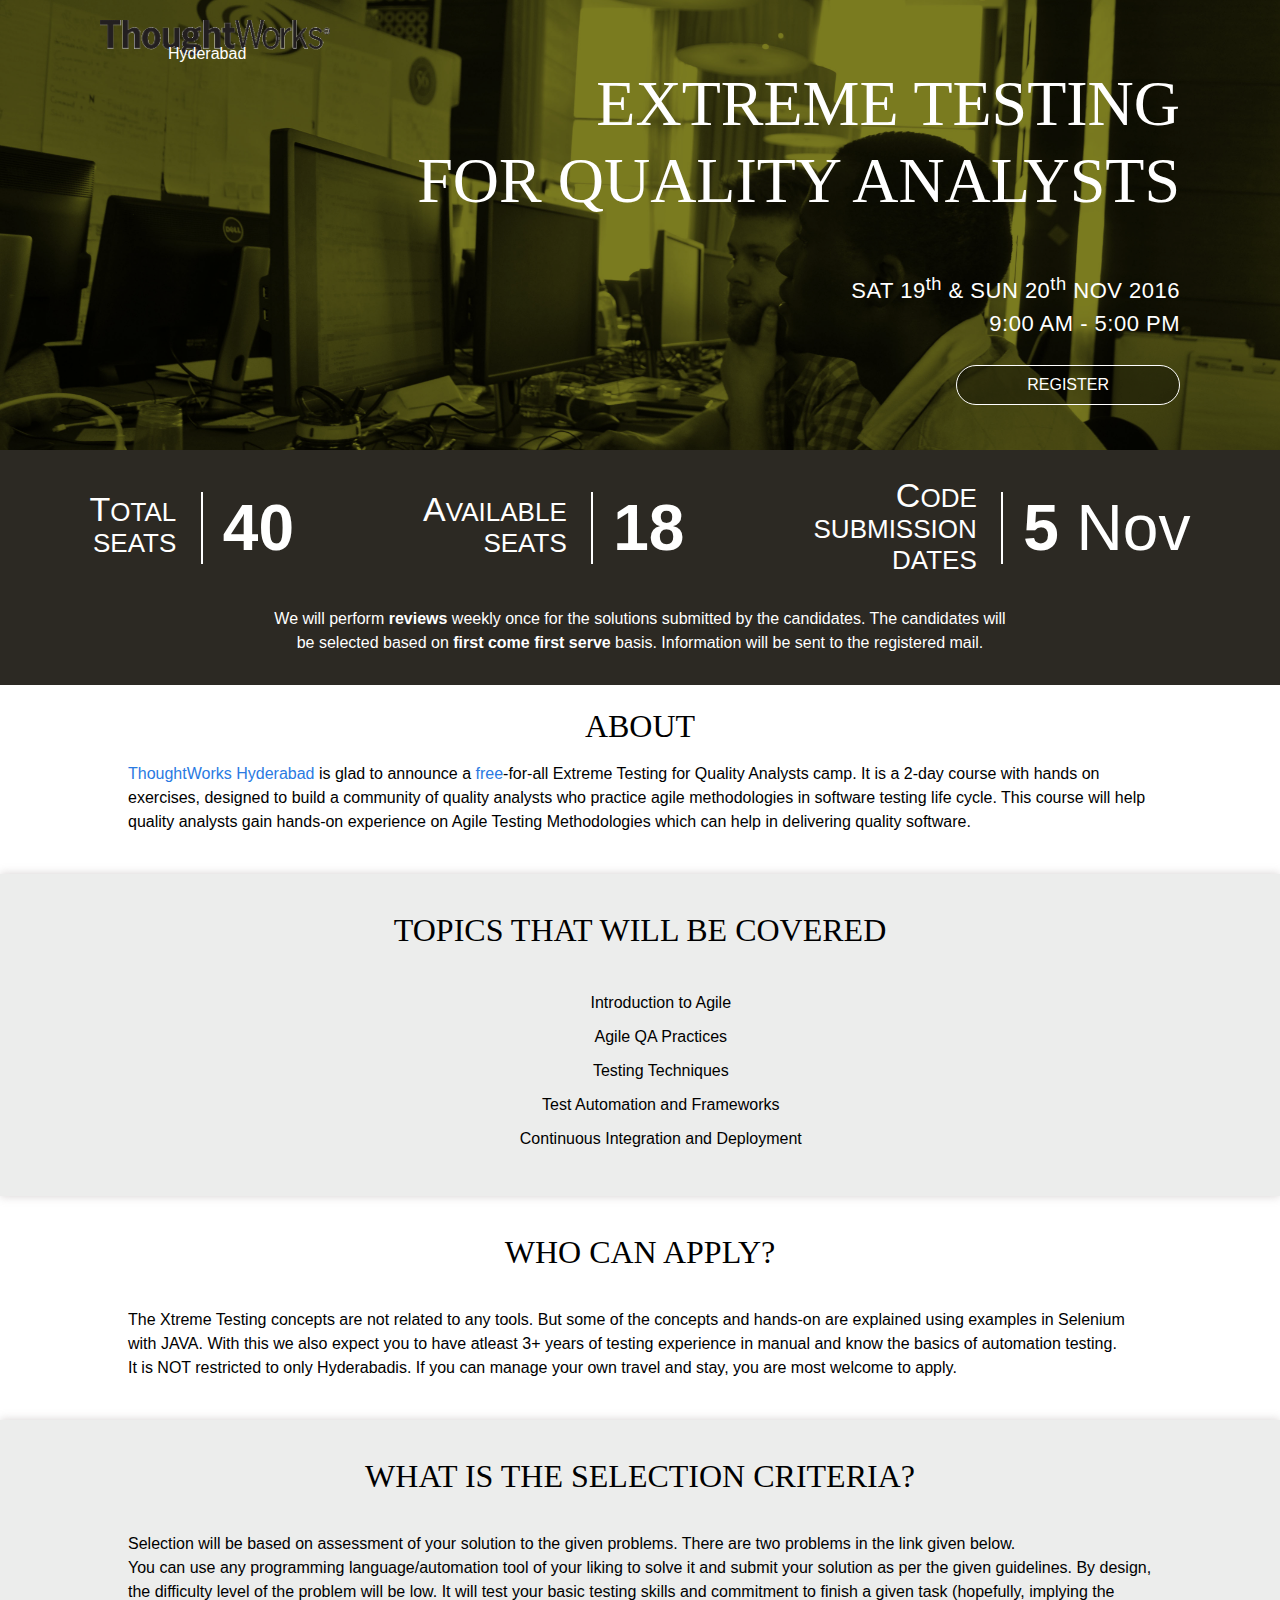
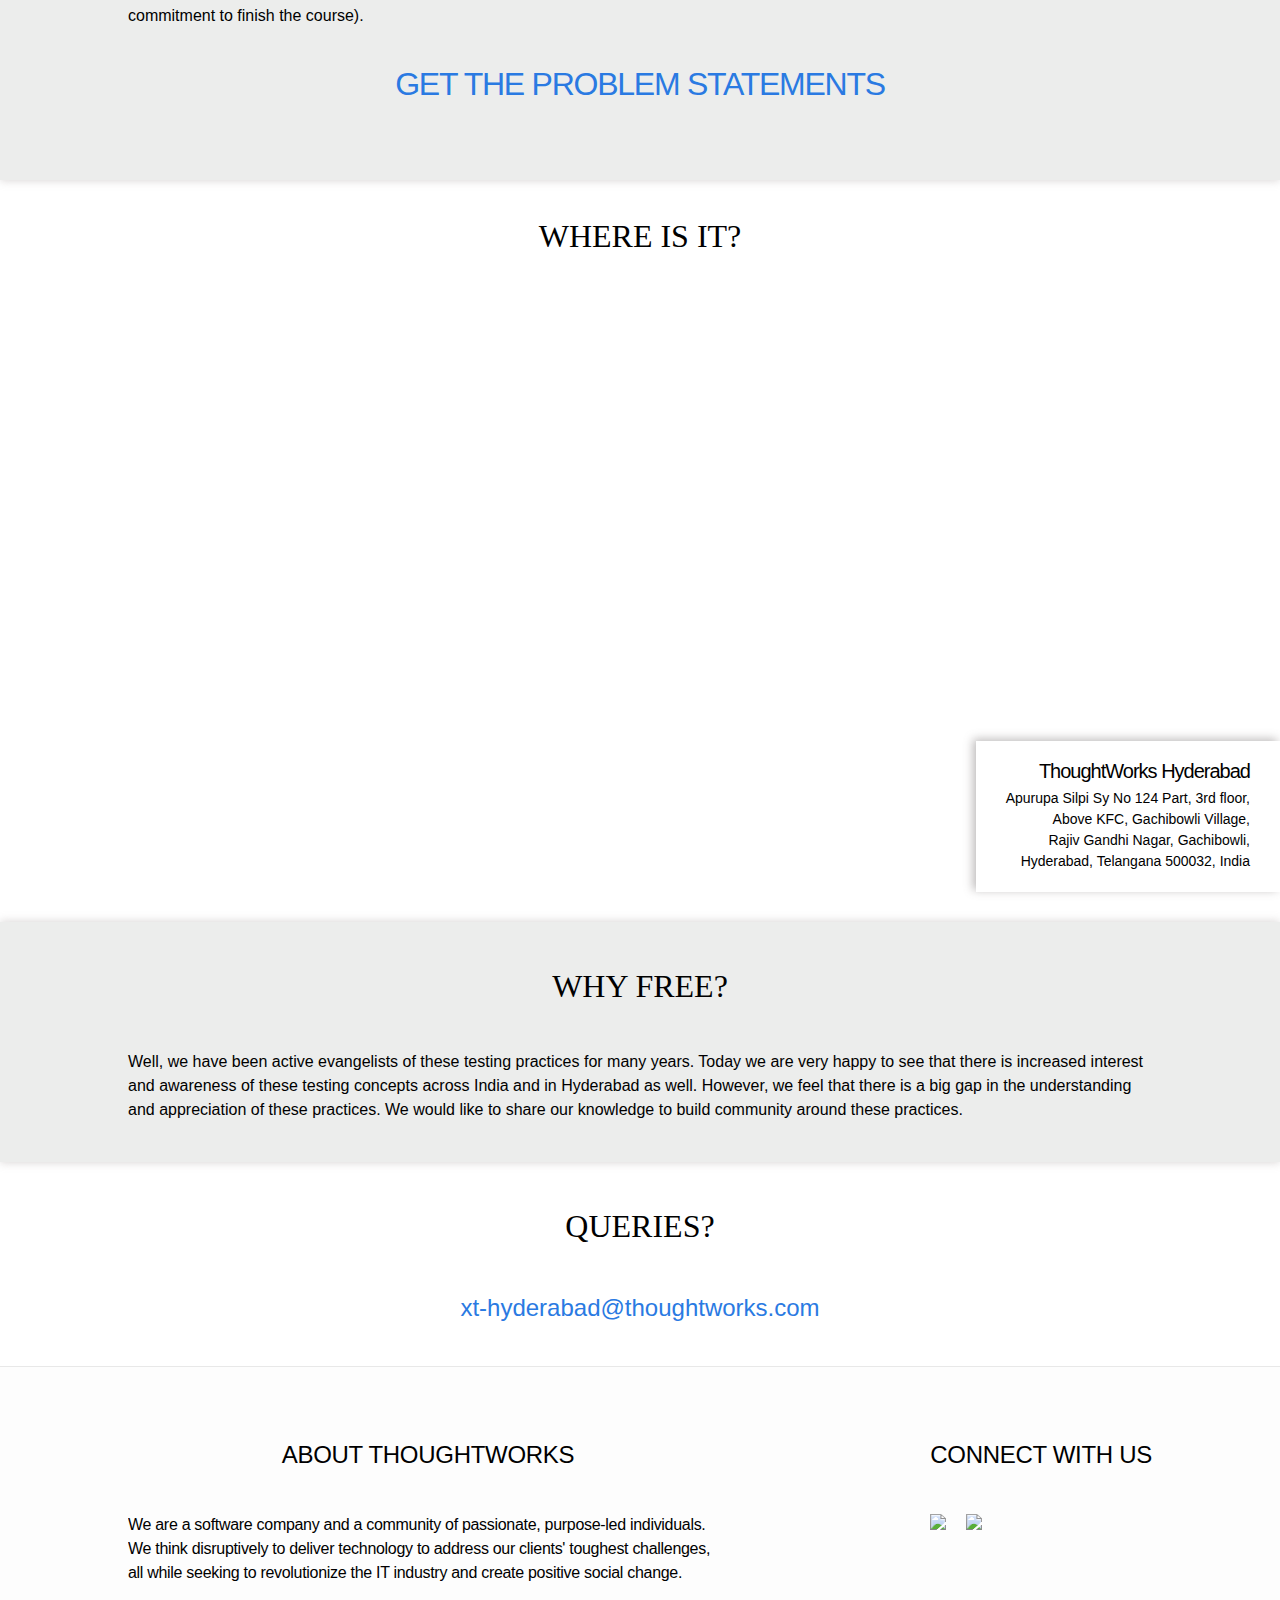
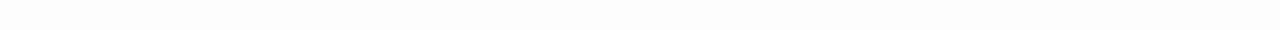
==== index.html @ 881bc944 "Update index.html" ====
<!DOCTYPE html>
<html>
<head>
	<meta charset="utf-8">
	<meta property="og:title" content="Xtreme Testing for Quality Analysts" />
	<meta property="og:url" content="http://twhyderabad.github.io/xtremetesting/" />
	<meta property="og:description" content="ThoughtWorks Hyderabad is glad to announce a free for all Extreme Testing bootcamp for Quality Analysts. It is a 2-day course with testing practices and hands on exercises, to build the community of quality analysts who practice extreme testing(XT) methodologies in delivering quality software." />
	<meta property="og:image" content="http://twhyderabad.github.io/xtremeprogramming/assets/img/banner-desktop.jpg" />
	<meta http-equiv="X-UA-Compatible" content="IE=edge">
	<link rel="shortcut icon" href="http://www.thoughtworks.com/imgs/favicons/favicon.ico" type="image/vnd.microsoft.icon" />
	<link type="image/x-icon" href="http://www.thoughtworks.com/imgs/favicons/favicon.ico" rel="shortcut icon">
	<title>Extreme Testing for Quality Analysts</title>
	<meta name="viewport" content="width=device-width, initial-scale=1, maximum-scale=1, user-scalable=no">
	<meta name="description" content="ThoughtWorks Xtremetesting, Nov 2016">
	<link rel="canonical" href="http://twhyderabad.github.io/agiledev/">
	<!-- Custom CSS -->

	<link rel="stylesheet" href="css/main.css">
	<link rel="stylesheet" type="text/css" href="css/training.css"/>
</head>
<body>
	<!--<header class="site-header">
		<div class="wrap">
			<a class="left" href="http://www.thoughtworks.com"><img src="./assets/img/tw_logo.png" height="56px"></a>
		</div>
	</header>-->
	<div class="page-content">
		<div class="wrap">
			<div class="post">
				<article class="post-content">
					<div class="venue-mask">
						<div class="venue">
							<a href="https://www.thoughtworks.com/locations/hyderabad">
							<img class="tw-logo" src="assets/img/tw-logo.png"/>
							<span class="tw-hyd">Hyderabad</span></a>
							<h1 id="venue">Extreme Testing<br />for Quality Analysts</h1>
							<p class="date">Sat 19<sup>th</sup> & Sun 20<sup>th</sup> Nov 2016<br /></p>
							<p class="time">
								9:00 am - 5:00 pm
							</p>
							<div class="register">
								<a title="Register for Extreme Testing" target="_blank" href="https://goo.gl/forms/AA1uxJLRdI513I0x1"> Register </a>
								<!-- <a title="Register for Agile Developer Bootcamp" target="_blank"> Registrations Closed</a> -->
							</div>
						</div>
					</div>

					<div class = "seats-dates">
						<div class  = "deadlines">
							<div class = "item">
								<span class="field">Total<br>Seats</span>
								<span class="field-info">40</span>
							</div>
							<div class = "item">
								<span class="field">Available<br>Seats</span>
								<span class="field-info">18</span>
							</div>
							<div class = "item item--last">
								<span class="field">Code<br>Submission<br>Dates</span>
								<span class="field-info">5 <span class="field-info-month">Nov</span></span>
							</div>
						</div>

						<div class = "seats-dates--description">
							We will perform <span class="t-bold">reviews</span> weekly once for the solutions submitted by the candidates. The candidates will be selected based on <span class="t-bold">first come first serve</span> basis. Information will be sent to the registered mail.
						</div>
					</div>

					<div class = "about max-wrap">
						<h1>About</h1>
						<p class = "about-description">
							<a href="http://www.thoughtworks.com" target="_blank">ThoughtWorks Hyderabad </a>
							is glad to announce a <a href = "#why-is-thoughtworks-doing-it-for-free">free</a>-for-all
							<b>Extreme Testing for Quality Analysts</b> camp.
							It is a 2-day course with hands on exercises,
							designed to build a community of quality analysts who practice agile methodologies
							in software testing life cycle. This course will help quality analysts gain hands-on experience
							on Agile Testing Methodologies which can help in delivering quality software.
						</p>
					</div>

					<div class = "topics max-wrap colored-box box-shadow">
						<h1 id="topics">Topics that will be covered</h1>
						<ul class="dashed">
							<li><b>Introduction to Agile</b></li>
							<li><b>Agile QA Practices</b></li>
							<li><b>Testing Techniques</b></li>
							<li><b>Test Automation and Frameworks</b></li>
							<li><b>Continuous Integration and Deployment</b></li>
						</ul>
					</div>

					<div class = "who-can-apply max-wrap">
						<h1 id="who-can-apply">Who can apply?</h1>
						<p>The Xtreme Testing concepts are not related to any tools. But some of the concepts and hands-on are explained using examples in Selenium with JAVA. With this we also expect you to have atleast 3+ years of testing experience in manual and know the basics of automation testing.</p>
						<p>It is NOT restricted to only Hyderabadis. If you can manage your own travel and stay, you are most welcome to apply.</p>
					</div>

					<div class = "selection-criteria max-wrap colored-box box-shadow">
						<h1 id="what-is-the-selection-criteria">What is the selection Criteria?</h1>
						<p>Selection will be based on assessment of your solution to the given problems. There are two problems in the link given below.</p>
						<p>You can use any programming language/automation tool of your liking to solve it and submit your solution as per the given guidelines. By design, the difficulty level of the problem will be low. It will test your basic testing skills and commitment to finish a given task (hopefully, implying the commitment to finish the course).</p>
						<h2><a class="problem-statement-selection-criteria" href="http://twhyderabad.github.io/xtremetesting/questions.html">Get The Problem Statements</a><h2>
				</div>

					<div class="event-location">
						<h1 id="where-is-it">Where is it?</h1>
						<a style = "position:relative;" href="https://www.google.co.in/maps/place/Thoughtworks+Hyderabad,+Apurupa+Slipi+Sy+No+124+Part,+3rd+floor+Gachilbowli+Village+Above+KFC+Serilingampally+Mandal+RR+Dist+-+Hyd+-+500032/@17.443011,78.357426,17z/data=!3m1!4b1!4m2!3m1!1s0x3bcb9395ed638f61:0x49acd498fc2f1237" target="_blank">
							<div class = "map">
								<div class="address">
									<h4>ThoughtWorks Hyderabad</h4>
									<p>Apurupa Silpi Sy No 124 Part, 3rd floor,<br>
										Above KFC, Gachibowli Village,<br>
										Rajiv Gandhi Nagar, Gachibowli,<br>
										Hyderabad, Telangana 500032, India
									</p>
								</div>
							</div>
						</a>
					</div>

<!-- 					<div class="trainers-container">
						<div class="trainers">
							<h2 id="who-are-the-trainers">Our talented team of Trainers</h2>
							<ul>
								<li>
									<div class = "trainer">
										<a href="https://in.linkedin.com/pub/vikram-babu-kuruguntla/22/196/781" target="_blank">
											<img src="assets/img/trainers/vikram.jpg">
											<span class="name">Vikram Babu</span>
										</a>
									</div>
								</li>
								<li>
									<div class = "trainer" target="_blank">
										<a href="https://www.linkedin.com/in/srujankumar">
											<img src="assets/img/trainers/srujan.jpg">
											<span class="name">Srujan</span>
										</a>
									</div>
								</li>
								<li>
									<div class = "trainer" target="_blank">
										<a href="">
											<img src="assets/img/trainers/anil.jpg">
											<span class="name">Anil Kumar Kodi</span>
										</a>
									</div>
								</li>
							</ul>
						</div> -->
						<!-- <div class="trainers">
							<h2 id="who-are-the-trainers">Energy packed Volunteers</h2>
							<ul>
								<li>
									<div class = "trainer" target="_blank">
										<a href="https://www.linkedin.com/in/prateeksrt">
											<img src="assets/img/trainers/prateek.jpg">
											<span class="name">Prateek</span>
										</a>
									</div>
								</li>
								<li>
									<div class = "trainer" target="_blank">
										<a href="https://www.linkedin.com/in/srujankumar">
											<img src="assets/img/trainers/srujan.jpg">
											<span class="name">Srujan</span>
										</a>
									</div>
								</li>
								<li>
									<div class = "trainer" target="_blank">
										<a href="">
											<img src="assets/img/trainers/anil.jpg">
											<span class="name">Anil Kumar Kodi</span>
										</a>
									</div>
								</li>
							</ul>
						</div> -->
					</div>


					<div class="why-free max-wrap colored-box box-shadow">
						<h1 id="why-is-thoughtworks-doing-it-for-free">Why free?</h1>
						<p>Well, we have been active evangelists of these testing practices for many years. Today we are very happy to see that there is increased interest and awareness of these testing concepts across India and in Hyderabad as well. However, we feel that there is a big gap in the understanding and appreciation</a> of these practices. We would like to share our knowledge to build community around these practices.</p>
					</div>
					<div class="queries max-wrap">
						<h1 id="connect-us">Queries?</h1>
						<a class = "contact-us" href="mailto:xt-hyderabad@thoughtworks.com?Subject=Xtreme%20Testing%20for%20Quality%20Analysts%20Bootcamp%20Nov%202016" target="_top" class="break-word">xt-hyderabad@thoughtworks.com</a>
					</div>
				</article>
			</div>
		</div>
	</div>
	<footer class="site-footer">

		<div class="wrap clear-fix">

			<div class="column left">
				<ul>
					<li><h2>About ThoughtWorks</h2></li>
					<li><p class="about">We are a software company and a community of passionate, purpose-led individuals. We think disruptively to deliver technology to address our clients' toughest challenges, all while seeking to revolutionize the IT industry and create positive social change.</p></li>
				</ul>
			</div>

			<div class="column right">
				<ul>
					<li><h2>Connect with us</h2></li>
					<li class="link">
						<a href="https://www.facebook.com/ThoughtWorksHyderabad" target="_blank">
							<img src="./assets/img/facebook.png" width="50px">
						</a>
					</li>
					<li class="link">
						<a href="https://twitter.com/thoughtworks" target="_blank">
							<img src="./assets/img/twitter.png" width="50px">
						</a>
					</li>
				</ul>
			</div>
		</div>

	</footer>


</body>
</html>
---- css/main.css ----
/* Base */
/* ----------------------------------------------------------*/

* {
  margin: 0;
  padding: 0;
}

html, body { height: 100%; }

body {
  font-family: Helvetica, Arial, sans-serif;
  font-size: 16px;
  line-height: 1.5;
  font-weight: 300;
  background-color: #fdfdfd;
}

h1, h2, h3, h4, h5, h6 { font-size: 1.5em; font-weight: 400; }

a         { color: #2a7ae2; text-decoration: none; }
a:hover   { color: #000; text-decoration: underline; }
a:visited { color: #205caa; }

/* Utility */

.wrap:before,
.wrap:after { content:""; display:table; }
.wrap:after { clear: both; }
.wrap {
  /*max-width: 75%;
  padding: 0 30px;
  */margin: 0 auto;
  zoom: 1;
}

.clear-fix:after {
  content:"";
  display:block;
  float: none;
  clear:both;
}

.left {
  float: left;
  overflow: hidden;
}

.right {
  float: right;
}


/* Layout Styles */
/* ----------------------------------------------------------*/

/* Site header */

.site-header {
  border-top: 5px solid #333;
  border-bottom: 1px solid #e8e8e8;
  min-height: 56px;
  background-color: white;
}

.site-title,
.site-title:hover,
.site-title:visited {
  display: block;
  color: #333;
  font-size: 26px;
  letter-spacing: -1px;
  float: left;
  line-height: 56px;
  position: relative;
  z-index: 1;
}

.site-nav {
  float: right;
  line-height: 56px;
}

.site-nav .menu-icon { display: none; }

.site-nav .page-link {
  margin-left: 20px;
  color: #727272;
  letter-spacing: -.5px;
}

/* Site footer */

.site-footer {
  border-top: 1px solid #e8e8e8;
  padding: 30px 10%;
}

.footer-heading {
  font-size: 18px;
  font-weight: 300;
  letter-spacing: -.5px;
  margin-bottom: 15px;
}

.site-footer .column { margin-bottom: 15px; }

.footer-col-1 {
  width: 270px; /*fallback*/
  width: -webkit-calc(35% - 10px);
  width: -moz-calc(35% - 10px);
  width: -o-calc(35% - 10px);
  width: calc(35% - 10px);
  margin-right: 10px
}
.footer-col-2 {
  width: 175px; /*fallback*/
  width: -webkit-calc(23.125% - 10px);
  width: -moz-calc(23.125% - 10px);
  width: -o-calc(23.125% - 10px);
  width: calc(23.125% - 10px);
  margin-right: 10px
}
.footer-col-3 {
  width: 335px; /*fallback*/
  width: -webkit-calc(41.875%);
  width: -moz-calc(41.875%);
  width: -o-calc(41.875%);
  width: calc(41.875%);
}

.site-footer ul { list-style: none; }

.site-footer li,
.site-footer p {
  letter-spacing: -.3px;
}

.github-icon-svg,
.twitter-icon-svg {
  display: inline-block;
  width: 16px;
  height: 16px;
  position: relative;
  top: 3px;
}

.site-footer .column .link {
  display: inline-block;
  margin-right: 15px;
}


/* Page Content styles */
/* ----------------------------------------------------------*/

.page-content {
  background-color: #fff;
}


/* Home styles */
/* ----------------------------------------------------------*/

.home h1 { margin-bottom: 25px; }

.posts { list-style-type: none; }

.posts li { margin-bottom: 30px; }

.posts .post-link {
  font-size: 24px;
  letter-spacing: -1px;
  line-height: 1;
}

.posts .post-date {
  display: block;
  font-size: 15px;
  color: #818181;
}


/* Post styles */
/* ----------------------------------------------------------*/

.post-header { margin: 10px 0 30px; }

.post-header h1 {
  font-size: 42px;
  letter-spacing: -1.75px;
  line-height: 1;
  font-weight: 300;
}

.post-header .meta {
  font-size: 15px;
  color: #818181;
  margin-top: 5px;
}

.post-content { margin: 0 0 30px; }

.post-content h1,
.post-content h2,
.post-content h3,
.post-content h4,
.post-content h5,
.post-content h6 {
  line-height: 1;
  font-weight: 300;
}

.post-content h2 {
  font-size: 32px;
  letter-spacing: -1.25px;
}

.post-content h3 {
  font-size: 26px;
  letter-spacing: -1px;
}

.post-content h4 {
  font-size: 20px;
  letter-spacing: -1px;
}

.post-content blockquote {
  border-left: 4px solid #e8e8e8;
  padding-left: 20px;
  font-size: 18px;
  opacity: .6;
  letter-spacing: -1px;
  font-style: italic;
  margin: 30px 0;
}

.post-content ul,
.post-content ol { padding-left: 20px; }

.post pre,
.post code {
  border: 1px solid #d5d5e9;
  background-color: #fff;
  padding: 8px 12px;
  -webkit-border-radius: 3px;
  -moz-border-radius: 3px;
  border-radius: 3px;
  font-size: 15px;
}

.post code { padding: 1px 5px; }

.post ul,
.post ol { margin-left: 1.35em; }

.post pre code { border: none; }

/* terminal */
.post pre.terminal {
  border: 1px solid #000;
  background-color: #333;
  color: #FFF;
  -webkit-border-radius: 3px;
  -moz-border-radius: 3px;
  border-radius: 3px;
}

.post pre.terminal code { background-color: #333; }

/* Syntax highlighting styles */
/* ----------------------------------------------------------*/

.highlight  { background: #ffffff; }
.highlight .c { color: #999988; font-style: italic } /* Comment */
.highlight .err { color: #a61717; background-color: #e3d2d2 } /* Error */
.highlight .k { font-weight: bold } /* Keyword */
.highlight .o { font-weight: bold } /* Operator */
.highlight .cm { color: #999988; font-style: italic } /* Comment.Multiline */
.highlight .cp { color: #999999; font-weight: bold } /* Comment.Preproc */
.highlight .c1 { color: #999988; font-style: italic } /* Comment.Single */
.highlight .cs { color: #999999; font-weight: bold; font-style: italic } /* Comment.Special */
.highlight .gd { color: #000000; background-color: #ffdddd } /* Generic.Deleted */
.highlight .gd .x { color: #000000; background-color: #ffaaaa } /* Generic.Deleted.Specific */
.highlight .ge { font-style: italic } /* Generic.Emph */
.highlight .gr { color: #aa0000 } /* Generic.Error */
.highlight .gh { color: #999999 } /* Generic.Heading */
.highlight .gi { color: #000000; background-color: #ddffdd } /* Generic.Inserted */
.highlight .gi .x { color: #000000; background-color: #aaffaa } /* Generic.Inserted.Specific */
.highlight .go { color: #888888 } /* Generic.Output */
.highlight .gp { color: #555555 } /* Generic.Prompt */
.highlight .gs { font-weight: bold } /* Generic.Strong */
.highlight .gu { color: #aaaaaa } /* Generic.Subheading */
.highlight .gt { color: #aa0000 } /* Generic.Traceback */
.highlight .kc { font-weight: bold } /* Keyword.Constant */
.highlight .kd { font-weight: bold } /* Keyword.Declaration */
.highlight .kp { font-weight: bold } /* Keyword.Pseudo */
.highlight .kr { font-weight: bold } /* Keyword.Reserved */
.highlight .kt { color: #445588; font-weight: bold } /* Keyword.Type */
.highlight .m { color: #009999 } /* Literal.Number */
.highlight .s { color: #d14 } /* Literal.String */
.highlight .na { color: #008080 } /* Name.Attribute */
.highlight .nb { color: #0086B3 } /* Name.Builtin */
.highlight .nc { color: #445588; font-weight: bold } /* Name.Class */
.highlight .no { color: #008080 } /* Name.Constant */
.highlight .ni { color: #800080 } /* Name.Entity */
.highlight .ne { color: #990000; font-weight: bold } /* Name.Exception */
.highlight .nf { color: #990000; font-weight: bold } /* Name.Function */
.highlight .nn { color: #555555 } /* Name.Namespace */
.highlight .nt { color: #000080 } /* Name.Tag */
.highlight .nv { color: #008080 } /* Name.Variable */
.highlight .ow { font-weight: bold } /* Operator.Word */
.highlight .w { color: #bbbbbb } /* Text.Whitespace */
.highlight .mf { color: #009999 } /* Literal.Number.Float */
.highlight .mh { color: #009999 } /* Literal.Number.Hex */
.highlight .mi { color: #009999 } /* Literal.Number.Integer */
.highlight .mo { color: #009999 } /* Literal.Number.Oct */
.highlight .sb { color: #d14 } /* Literal.String.Backtick */
.highlight .sc { color: #d14 } /* Literal.String.Char */
.highlight .sd { color: #d14 } /* Literal.String.Doc */
.highlight .s2 { color: #d14 } /* Literal.String.Double */
.highlight .se { color: #d14 } /* Literal.String.Escape */
.highlight .sh { color: #d14 } /* Literal.String.Heredoc */
.highlight .si { color: #d14 } /* Literal.String.Interpol */
.highlight .sx { color: #d14 } /* Literal.String.Other */
.highlight .sr { color: #009926 } /* Literal.String.Regex */
.highlight .s1 { color: #d14 } /* Literal.String.Single */
.highlight .ss { color: #990073 } /* Literal.String.Symbol */
.highlight .bp { color: #999999 } /* Name.Builtin.Pseudo */
.highlight .vc { color: #008080 } /* Name.Variable.Class */
.highlight .vg { color: #008080 } /* Name.Variable.Global */
.highlight .vi { color: #008080 } /* Name.Variable.Instance */
.highlight .il { color: #009999 } /* Literal.Number.Integer.Long */


/* media queries */
/* ----------------------------------------------------------*/


@media screen and (max-width: 750px) {

  .footer-col-1 { width: 50%; }

  .footer-col-2 {
    width: 45%; /*fallback*/
    width: -webkit-calc(50% - 10px);
    width: -moz-calc(50% - 10px);
    width: -o-calc(50% - 10px);
    width: calc(50% - 10px);
    margin-right: 0;
  }

  .site-footer .column.footer-col-3 {
    width: auto;
    float: none;
    clear: both;
  }

}

@media screen and (max-width: 600px) {
  .container {
  	width: 98% !important;
  	padding: 20px !important;
  	text-align: justify;
  }

  footer p.about {
  	width: auto !important;
  	text-align: justify;
  }

  .site-nav {
    position: fixed;
    z-index: 10;
    top: 14px; right: 8px;
    background-color: white;
    -webkit-border-radius: 5px;
    -moz-border-radius: 5px;
    border-radius: 5px;
    border: 1px solid #e8e8e8;
  }

  .site-nav .menu-icon {
    display: block;
    font-size: 24px;
    color: #505050;
    float: right;
    width: 36px;
    text-align: center;
    line-height: 36px;
  }

  .site-nav .menu-icon svg { width: 18px; height: 16px; }

  .site-nav .trigger {
    clear: both;
    margin-bottom: 5px;
    display: none;
  }

  .site-nav:hover .trigger { display: block; }

  .site-nav .page-link {
    display: block;
    text-align: right;
    line-height: 1.25;
    padding: 5px 10px;
    margin: 0;
  }

  .post-header h1 { font-size: 36px; }
  .post-content h2 { font-size: 28px; }
  .post-content h3 { font-size: 22px; }
  .post-content h4 { font-size: 18px; }
  .post-content blockquote { padding-left: 10px; }
  .post-content ul,
  .post-content ol { padding-left: 10px; }

  .site-footer .column {
    float: none;
    clear: both;
    width: auto;
    margin: 0 0 15px; }

}

.break-word {
	word-break: break-all;
}
---- css/training.css ----
@font-face {
  font-family: 'OpenSans-ExtraBold';
  src: url('../assets/fonts/OpenSans-ExtraBold.ttf')  format('truetype');
}

.max-wrap {
	padding: 40px 10%
}

.colored-box {
	background: #ECEDEC;
}

.box-shadow {
	-webkit-box-shadow: 0 0px 9px rgba(199, 193, 193, 0.74);
	-moz-box-shadow: 0 0px 9px rgba(199, 193, 193, 0.74);
	box-shadow: 0 0px 9px rgba(199, 193, 193, 0.74);
}

.border-bottom {
    border-bottom: 1px solid #F1F1F1;
}

.site-header .wrap {
	width: 80%;
}

.t-bold {
	font-weight: 600;
}

h1 {
	margin-bottom: 40px;
    font-size: 2em;
    text-align: center;
    text-transform: uppercase;
    font-family: 'OpenSans-ExtraBold';
}

h2 {
	margin-top: 40px;
	margin-bottom: 40px;
	text-align: center;
	text-transform: uppercase;
}

ul.dashed > li {
	list-style-type: none;
}

.tw-hyd {
	color: white;
    display: block;
    margin-left: 68px;
    margin-top: -20px;
}

.about.max-wrap {
	padding-top: 25px;
}

.about h1 {
	margin-bottom: 20px;
}

/********************* VENUE ********************/

.venue-mask {
  background-image: url(../assets/img/banner-desktop.jpg);
  background-size: cover;
  height:450px;
  margin: 0 auto;
  box-sizing: border-box;
}

.tw-logo {
    width: 230px;
}

.venue-mask .venue {
	width: 100%;
	height: 100%;
	padding: 20px 100px 20px 100px;
	box-sizing: border-box;
	background: rgba(0, 0, 0, 0.35);
}

.venue h1 {
	color: #fff;
	font-size: 4em;
	margin-bottom: 50px;
	text-align: right;
    text-transform: uppercase;
    font-weight: 500;
    line-height: 1.2em;
}

.venue .date,
.venue .time {
	color: #fff;
	font-size: 22px;
	font-weight: 500;
  	letter-spacing: 0.5px;
  	text-align: right;
  	text-transform: uppercase;
}

.venue .condition {
    text-align: right;
    color: white;
    margin-bottom: 40px;
}

.venue .date sup {
	text-transform: lowercase;
}

.venue .register {
	margin-top: 25px;
	text-align: right;
}

.venue .register a {
  	color: #FFF;
    padding: 7px 70px;
    display: inline-block;
    border: 1px solid #ffffff;
    border-radius: 30px;
    background: rgba(0, 0, 0, 0.37);
    text-transform: uppercase;
    font-weight: 500;
    transition: all .3s ease-out;
}

.venue .register a:hover {
	background-color: #2C2923;
}

.venue .location a {
	color: #E4B15F;
}

/********************* SEATS & DATES ********************/

.seats-dates {
	background: #2c2923;
    color: white;
    padding: 30px 25px;
    text-align: center;
}

.seats-dates .deadlines {
	display: flex;
}

.seats-dates .item {
	flex-grow: 1;
	-webkit-box-sizing: border-box;
	-moz-box-sizing: border-box;
	box-sizing: border-box;
}

.seats-dates .field {
	font-size: 26px;
	text-align: right;
	text-transform: uppercase;
	vertical-align: top;
    display: inline-block;
    line-height: 1.2em;
    margin-top: 14px;
}

.seats-dates .item:last-child .field {
	margin-top: 0;
}

.seats-dates .field:first-letter {
	font-size: 34px;
    font-weight: 500;
}

.seats-dates .field-info {
	font-size: 4em;
    border-left: 2px solid white;
    padding-left: 20px;
    margin-left: 20px;
    font-weight: 700;
}

.seats-dates .field-info .field-info-month {
	font-weight: normal;
}

.seats-dates .seats-dates--description {
	text-align: center;
	margin: 30px 20% 0 20%;
}

/********************* TOPICS ********************/

.topics {
	text-align: center;
}

.topics ul li{
	padding: 5px;
}
/********************* SELECTION-CRITERIA ********************/

.selection-criteria {
}



/********************* TRAINERS ********************/

.trainers-container {
	text-align: center;
}

.trainers-container .trainers {
	width: 49%;
	display: inline-block;
	-webkit-box-sizing: border-box;
	-moz-box-sizing: border-box;
	box-sizing: border-box;
}

.trainers ul {
	padding: 0;
	margin: 0;
	text-align: center;
}

.trainers ul li {
	list-style: none;
	display: inline-block;
	text-align: center;
}

.trainers .trainer {
	margin: 20px;
}

.trainers .trainer img{
	text-align: center;
	display: block;
	width: 130px;
	margin: 0 auto 15px auto;
	-webkit-border-radius: 100%;
	-moz-border-radius: 100%;
	border-radius: 100%;
	-webkit-box-shadow: 0px 0px 3px #ABABAB;
	-moz-box-shadow: 0px 0px 3px #ABABAB;
	box-shadow: 0px 0px 3px #ABABAB;
	transition: all 0.3s ease-out;
	box-sizing: border-box;
}

.trainers .trainer img:hover{
	padding: 5px;
	-webkit-box-shadow: 0px 0px 8px #8E8B8B;
	-moz-box-shadow: 0px 0px 8px #8E8B8B;
	box-shadow: 0px 0px 8px #8E8B8B;
}

/********************* EVENT-LOCATION ********************/

.event-location {
	margin-top: 40px;
}

.event-location a {
	color: black;
}

.event-location a:hover .address{
	background: white;
	bottom: 20px;
	-wekit-box-shadow: -3px 0 9px rgba(132, 130, 130, 0.83);
	-moz-box-shadow: -3px 0 9px rgba(132, 130, 130, 0.83);
	box-shadow: -3px 0 9px rgba(132, 130, 130, 0.83);
}

.event-location .map {
	background: url(../assets/img/map-h.jpg);
	height: 600px;
	position: relative;
}

.event-location .map .address {
	position: absolute;
    background: rgba(255, 255, 255, 0.83);
    padding: 20px 30px;
    font-size: 14px;
    right: 0;
    bottom: 0;
    text-align: right;
    -webkit-box-shadow: -3px -2px 9px rgba(177, 173, 173, 0.83);
    -moz-box-shadow: -3px -2px 9px rgba(177, 173, 173, 0.83);
    box-shadow: -3px -2px 9px rgba(177, 173, 173, 0.83);
    -webkit-transition: all .3s ease-out;
	-moz-transition: all .3s ease-out;
	transition: all .3s ease-out;
}

.event-location .map .address h4 {
	margin-bottom: 7px;
	font-weight: 500;
}

.event-location a {
	display: block;
	width: 100%;
	height: 100%;
}

.container {
	width: 80%;
	margin: 20px auto;
	padding: 40px;
	box-sizing: border-box;
}

.queries {
	text-align: center;
}

.queries .contact-us {
	font-size: 24px;
	word-wrap: break-word;
	word-break: break-all;
}

.queries .contact-us:hover {
	text-decoration: none;
	color: #2a7ae2;
}

.queries .send-your-code {
	font-size: 20px;
	font-weight: 500;
}

footer p.about {
	max-width: 600px;
}

.problem-statement h2{
	text-align: left;
	color: #2a7ae2;
	cursor: pointer;
}

.problem-statement pre {
    white-space: pre-wrap;       /* CSS 3 */
    white-space: -moz-pre-wrap;  /* Mozilla, since 1999 */
    white-space: -pre-wrap;      /* Opera 4-6 */
    white-space: -o-pre-wrap;    /* Opera 7 */
    word-wrap: break-word;       /* Internet Explorer 5.5+ */
}

.problem-statement #problemStatement1Desc,
.problem-statement #problemStatement2Desc {
	max-height: 3000px;
	overflow: hidden;
	transition: max-height .4s ease-out;
	word-break: break-word;
}

.problem-statement #problemStatement1Desc .pdf-link,
.problem-statement #problemStatement2Desc .pdf-link {
	text-align: center;
	margin-bottom: 5px;
}

.problem-statement #problemStatement1Desc .pdf-link a,
.problem-statement #problemStatement2Desc .pdf-link a{
	font-size: 1.5em;
	color: #E2731F;
}

.problem-statement #problemStatement1Desc .pdf-link a img,
.problem-statement #problemStatement2Desc .pdf-link a img{
	vertical-align: middle;
}

.problem-statement #problemStatement1Desc.hide,
.problem-statement #problemStatement2Desc.hide {
	max-height: 0;
}

@media screen and (max-width: 900px) {
	.venue-mask {
		background-image: url(../assets/img/banner-tablet.jpg);
		background-position-x: 0;
	}

	.trainers-container .trainers {
		width: 100%;
	}
}

@media screen and (max-width: 600px) {
	.max-wrap {
		padding: 40px 15px;
	}

	.venue-mask {
		background-image: url(../assets/img/banner-mobile.jpg);
	}

	.venue-mask .venue {
		padding: 40px;
	}

	.venue h1 {
		font-size: 2em;
	}

	.venue .date {
		font-size: 13px;
	}

	.venue .register {
		text-align: center;
	}

	.about-description {
		text-align: justify;
	}

	.seats-dates {
		padding: 0 0 10px 0;
	}

	.seats-dates .item {
		width: 49%;
		padding: 10px;
		display: inline-block;
	}

	.seats-dates .item--last {
		width: 100%;
		margin-top: 20px;
	}

	.seats-dates .deadlines {
		display: block;
	}

	.seats-dates .field {
	    display: block;
	    text-align: center;
	    padding-bottom: 15px;
	    border-bottom: 2px solid #ffffff;
	}

	.seats-dates .field-info {
	    border-left: 0;
	    margin-left: 0;
	    padding-left: 0;
	}


	.seats-dates .item--last .field{
		border-bottom: 0;
	}

	.seats-dates .item--last .field-info{
		border-top: 2px solid #ffffff;
		padding-top: 10px;
	}

	.seats-dates .seats-dates--description {
	    margin: 15px;
	    text-align: justify;
	}

	.event-location .map {
		background: url(../assets/img/map.jpg);
		background-size: cover;
	}

	.event-location .map .address {
		left: 0;
		text-align: center;
	}

	.why-free p {
		text-align: justify;
	}

	.site-footer {
		padding: 30px 15px;
	}
}
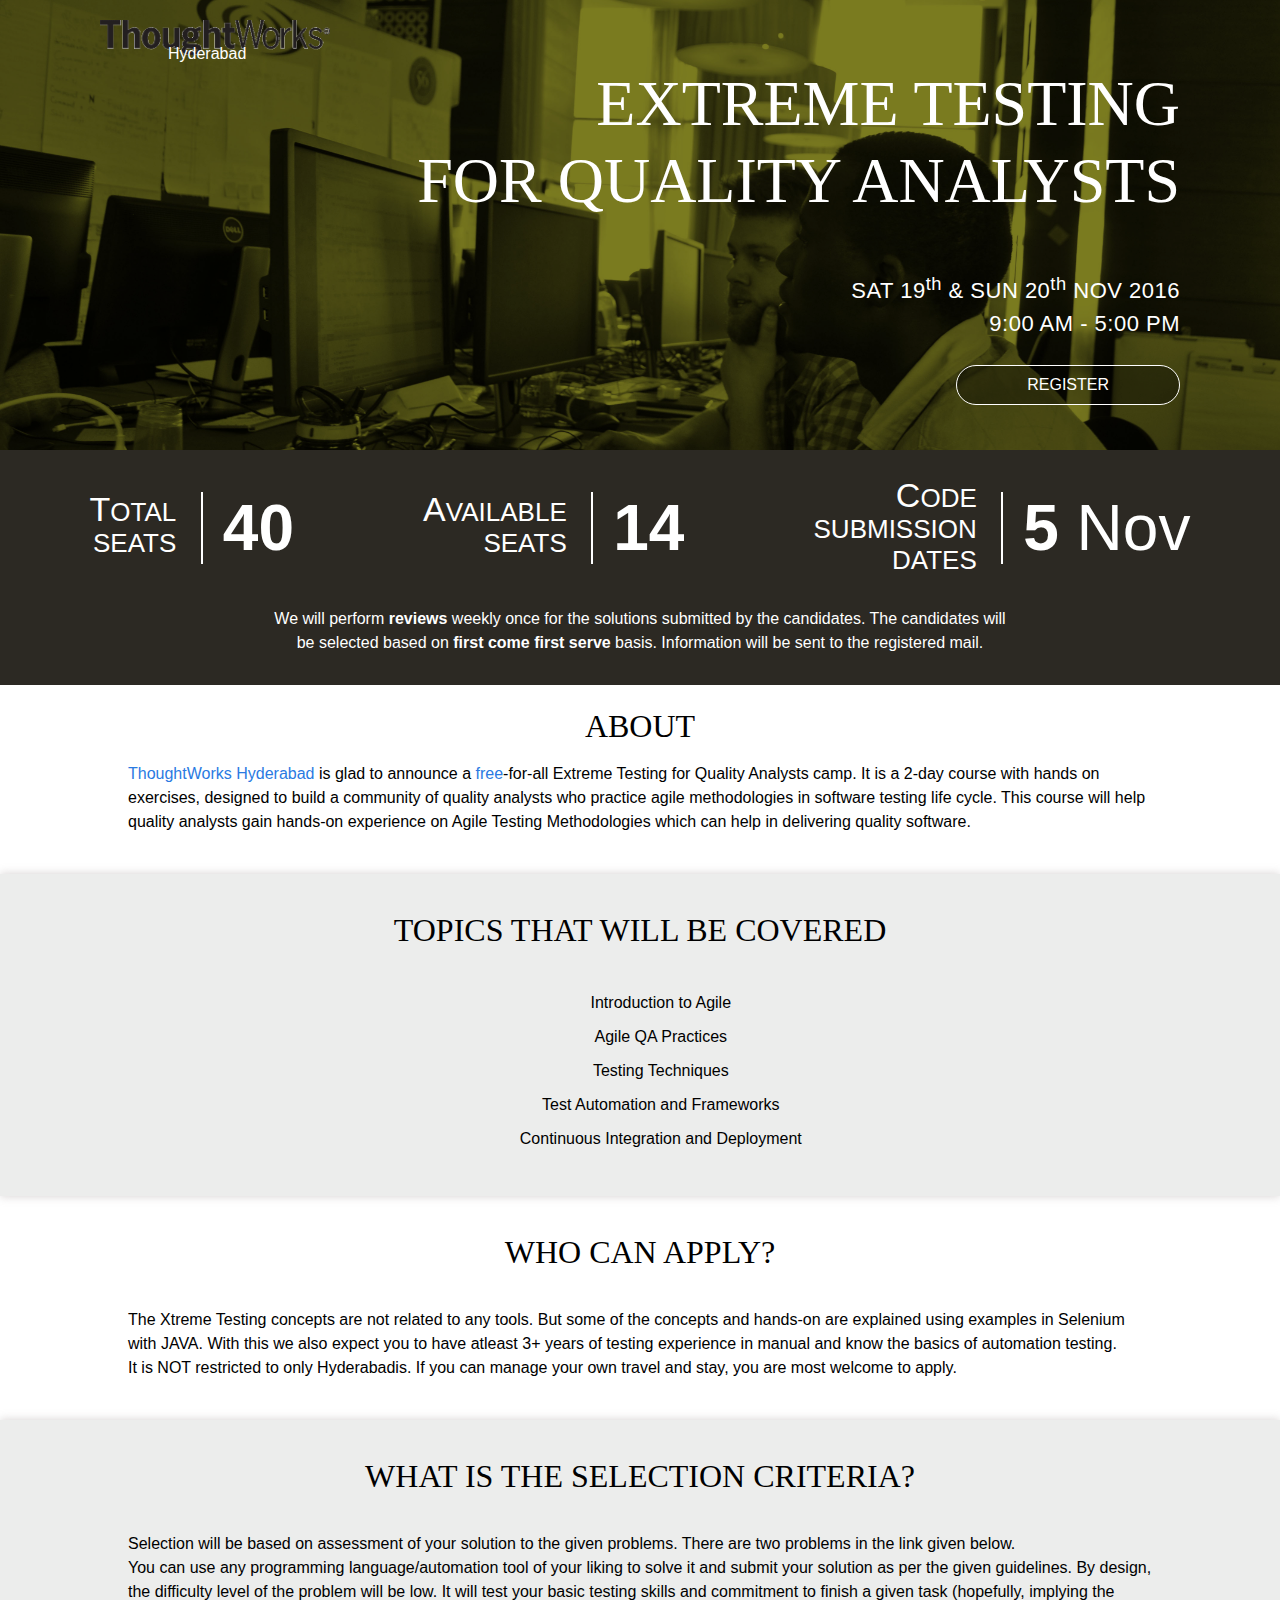
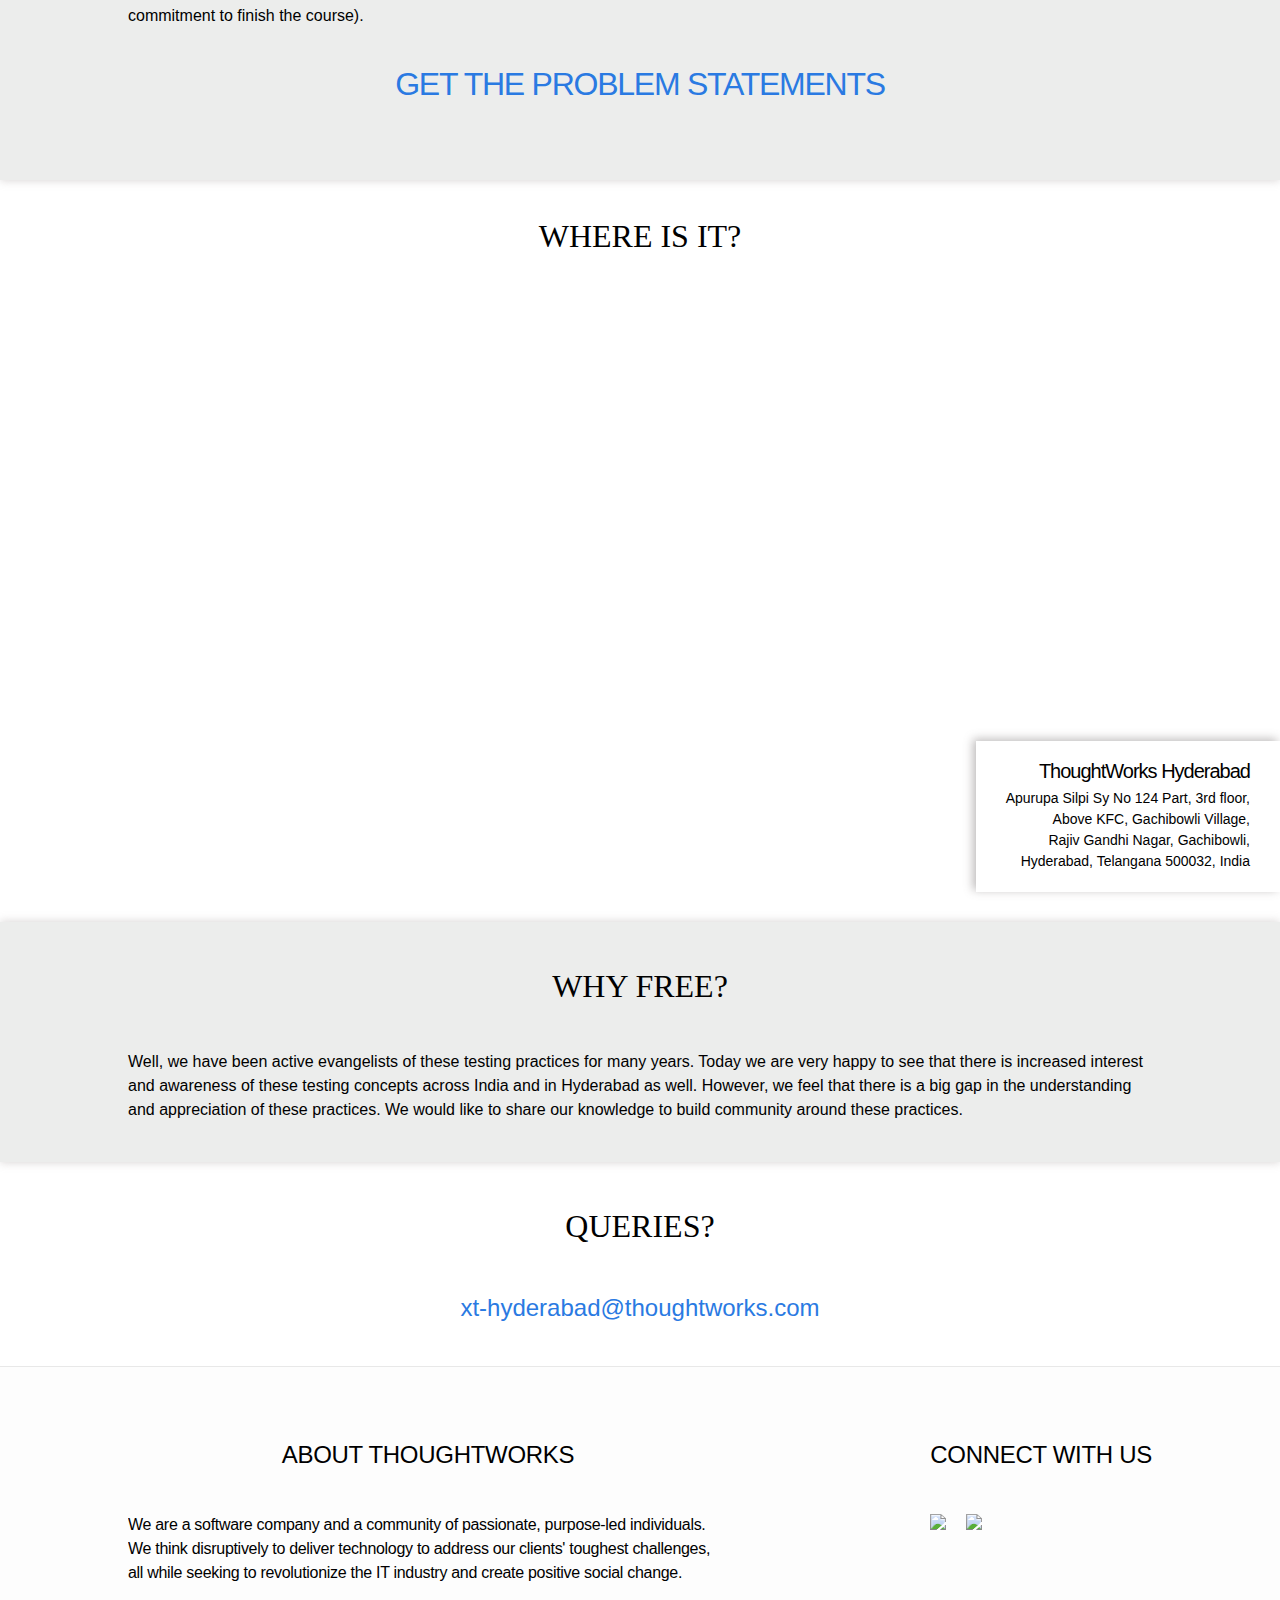
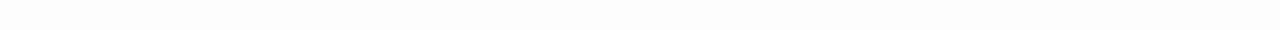
==== commit 01823bc7: "[Lipika]Updated number of seats to 14" ====
--- a/index.html
+++ b/index.html
@@ -53,7 +53,7 @@
 							</div>
 							<div class = "item">
 								<span class="field">Available<br>Seats</span>
-								<span class="field-info">18</span>
+								<span class="field-info">14</span>
 							</div>
 							<div class = "item item--last">
 								<span class="field">Code<br>Submission<br>Dates</span>
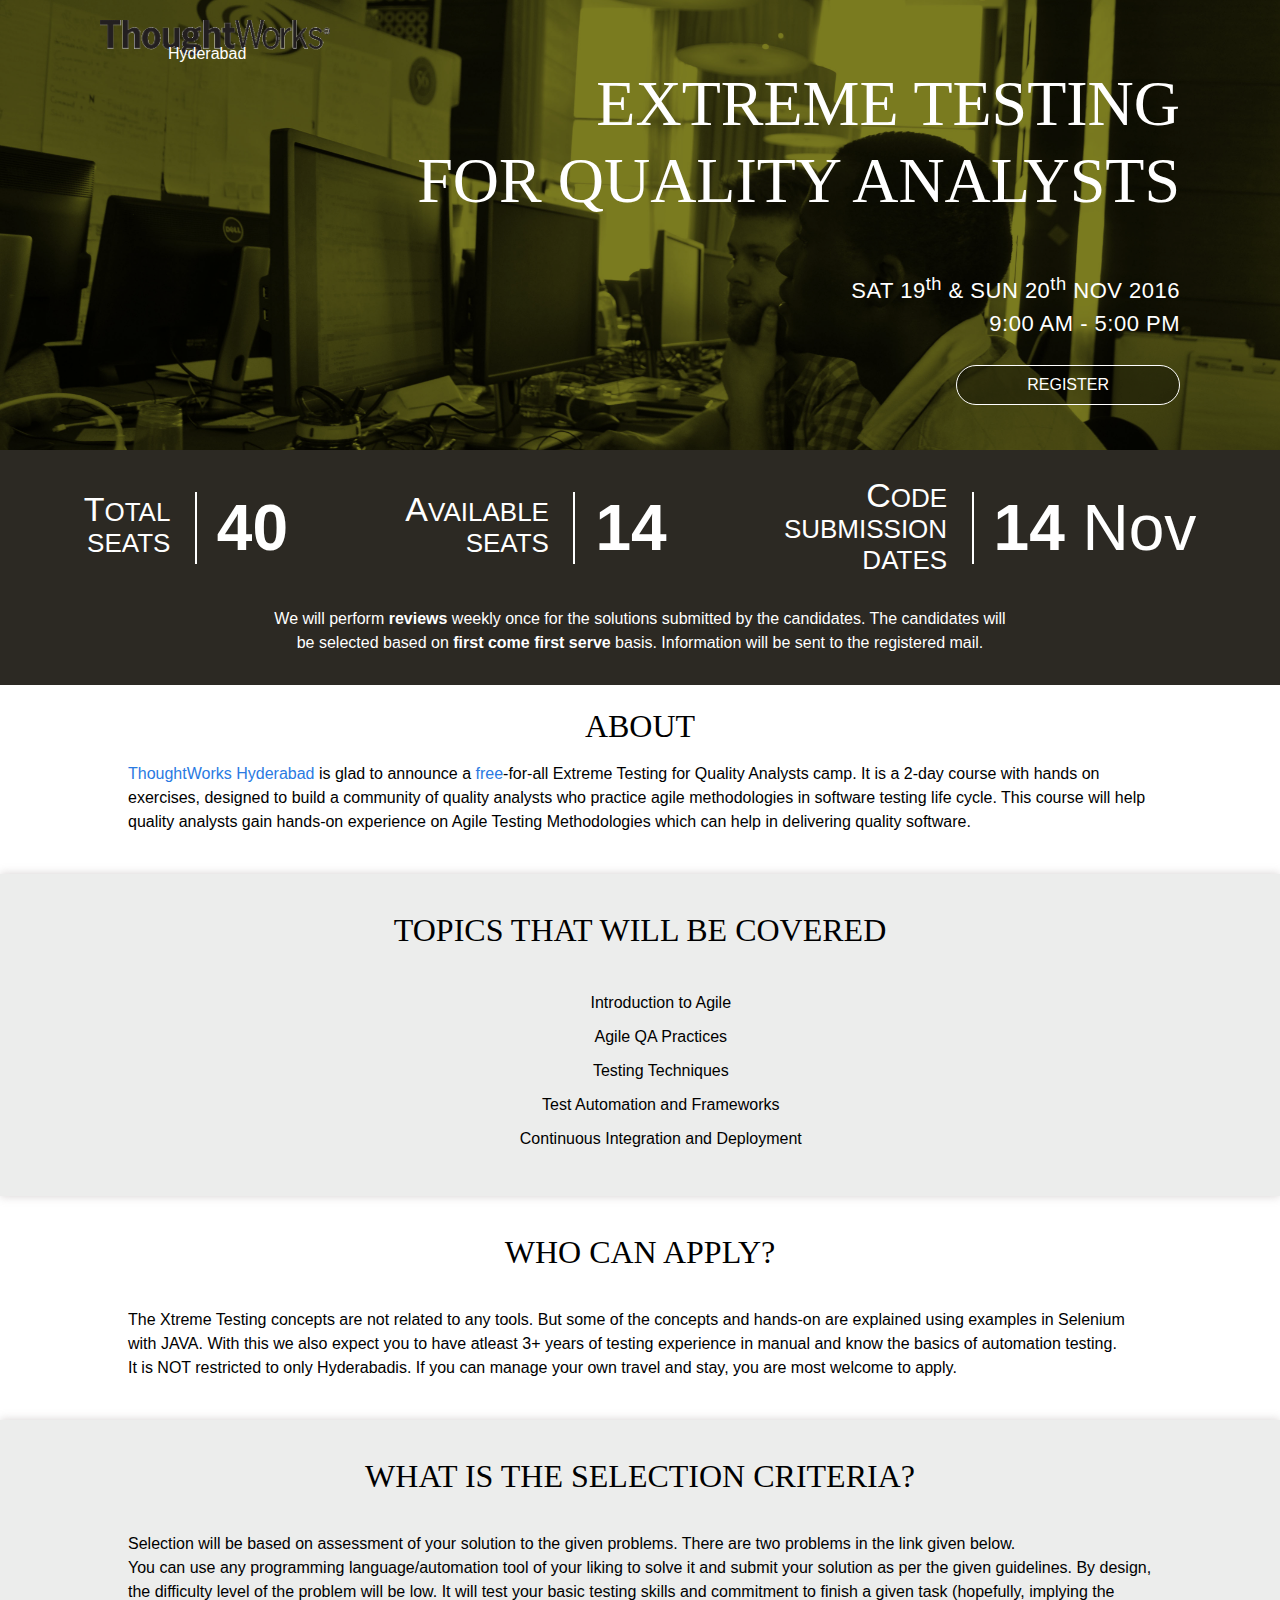
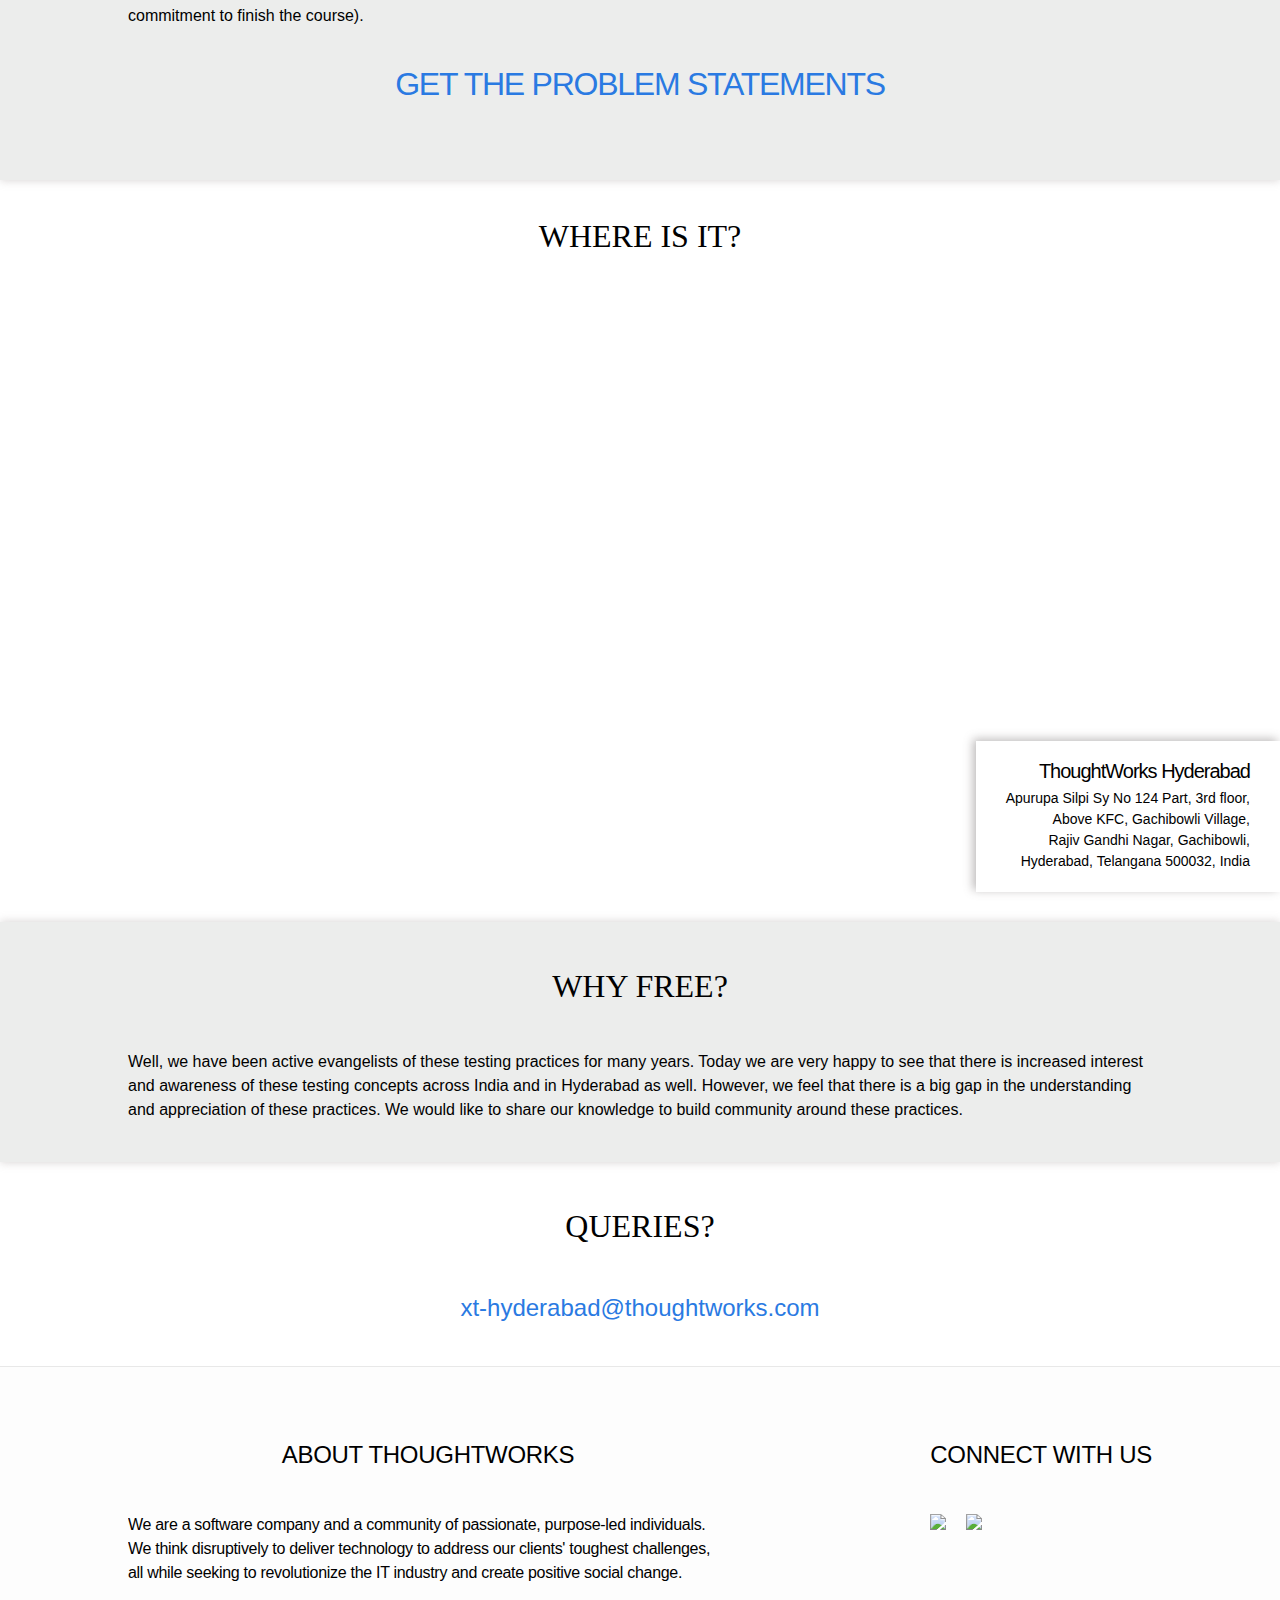
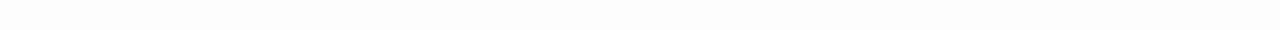
==== commit 1a7be445: "[Lipika]Updated the Code Submission Deadline to 14th Nov" ====
--- a/index.html
+++ b/index.html
@@ -57,7 +57,7 @@
 							</div>
 							<div class = "item item--last">
 								<span class="field">Code<br>Submission<br>Dates</span>
-								<span class="field-info">5 <span class="field-info-month">Nov</span></span>
+								<span class="field-info">14 <span class="field-info-month">Nov</span></span>
 							</div>
 						</div>
 
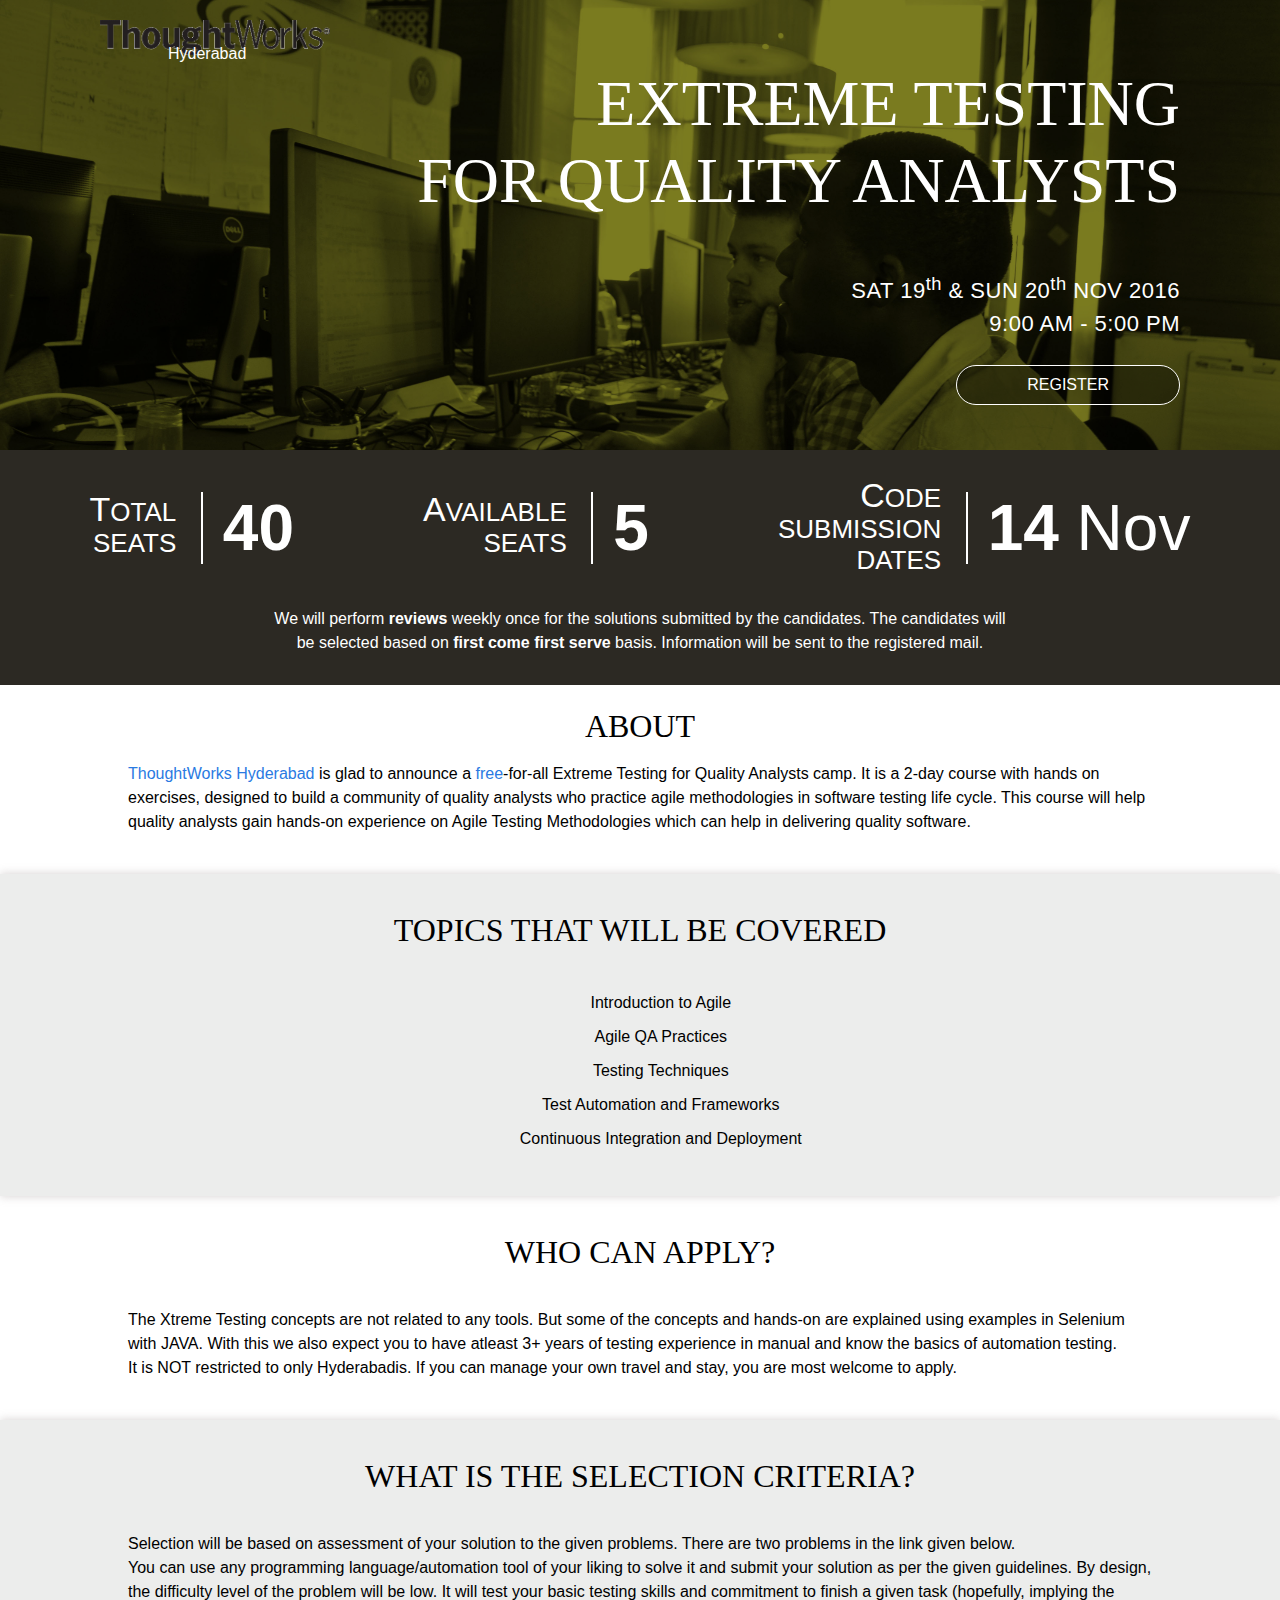
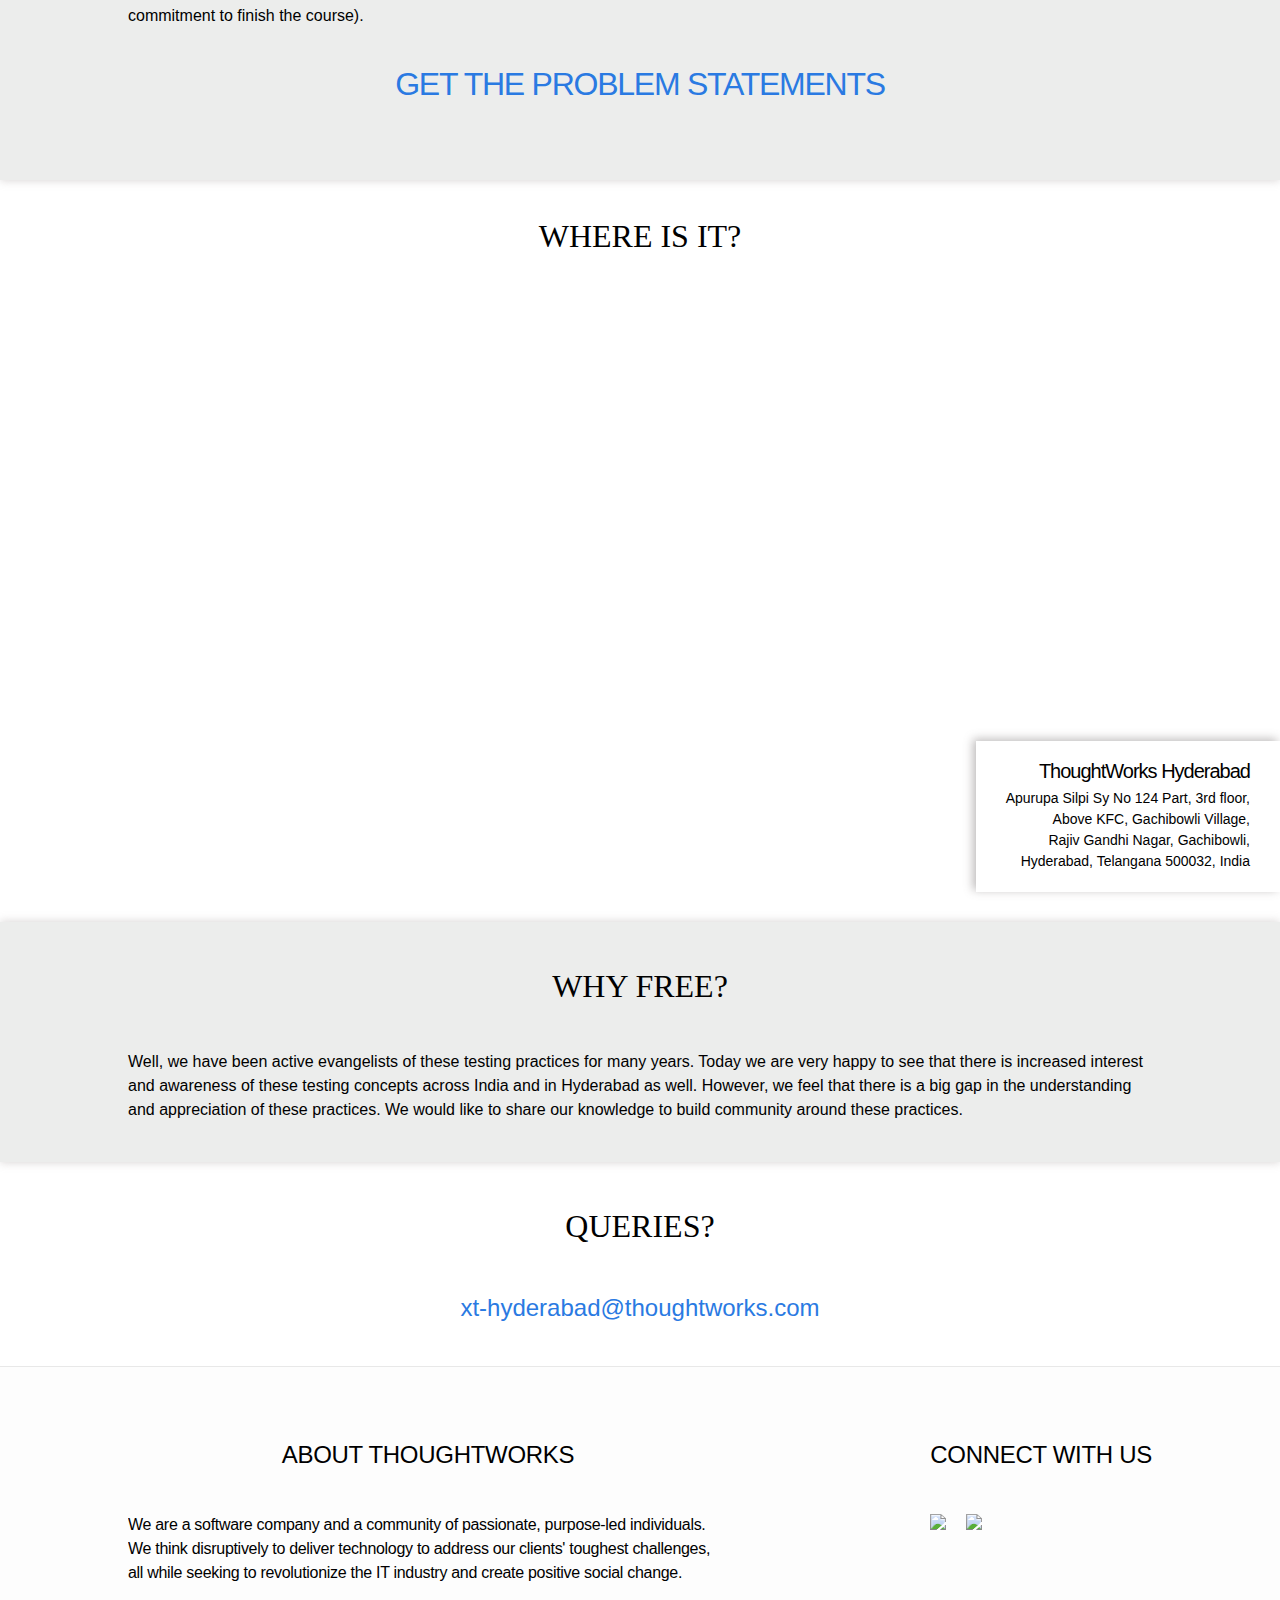
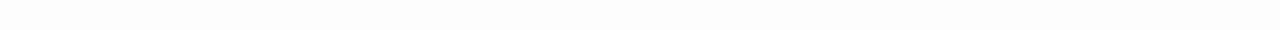
==== commit 00f4ec8c: "[Lipika]Updated available number of seats to 5" ====
--- a/index.html
+++ b/index.html
@@ -53,7 +53,7 @@
 							</div>
 							<div class = "item">
 								<span class="field">Available<br>Seats</span>
-								<span class="field-info">14</span>
+								<span class="field-info">5</span>
 							</div>
 							<div class = "item item--last">
 								<span class="field">Code<br>Submission<br>Dates</span>
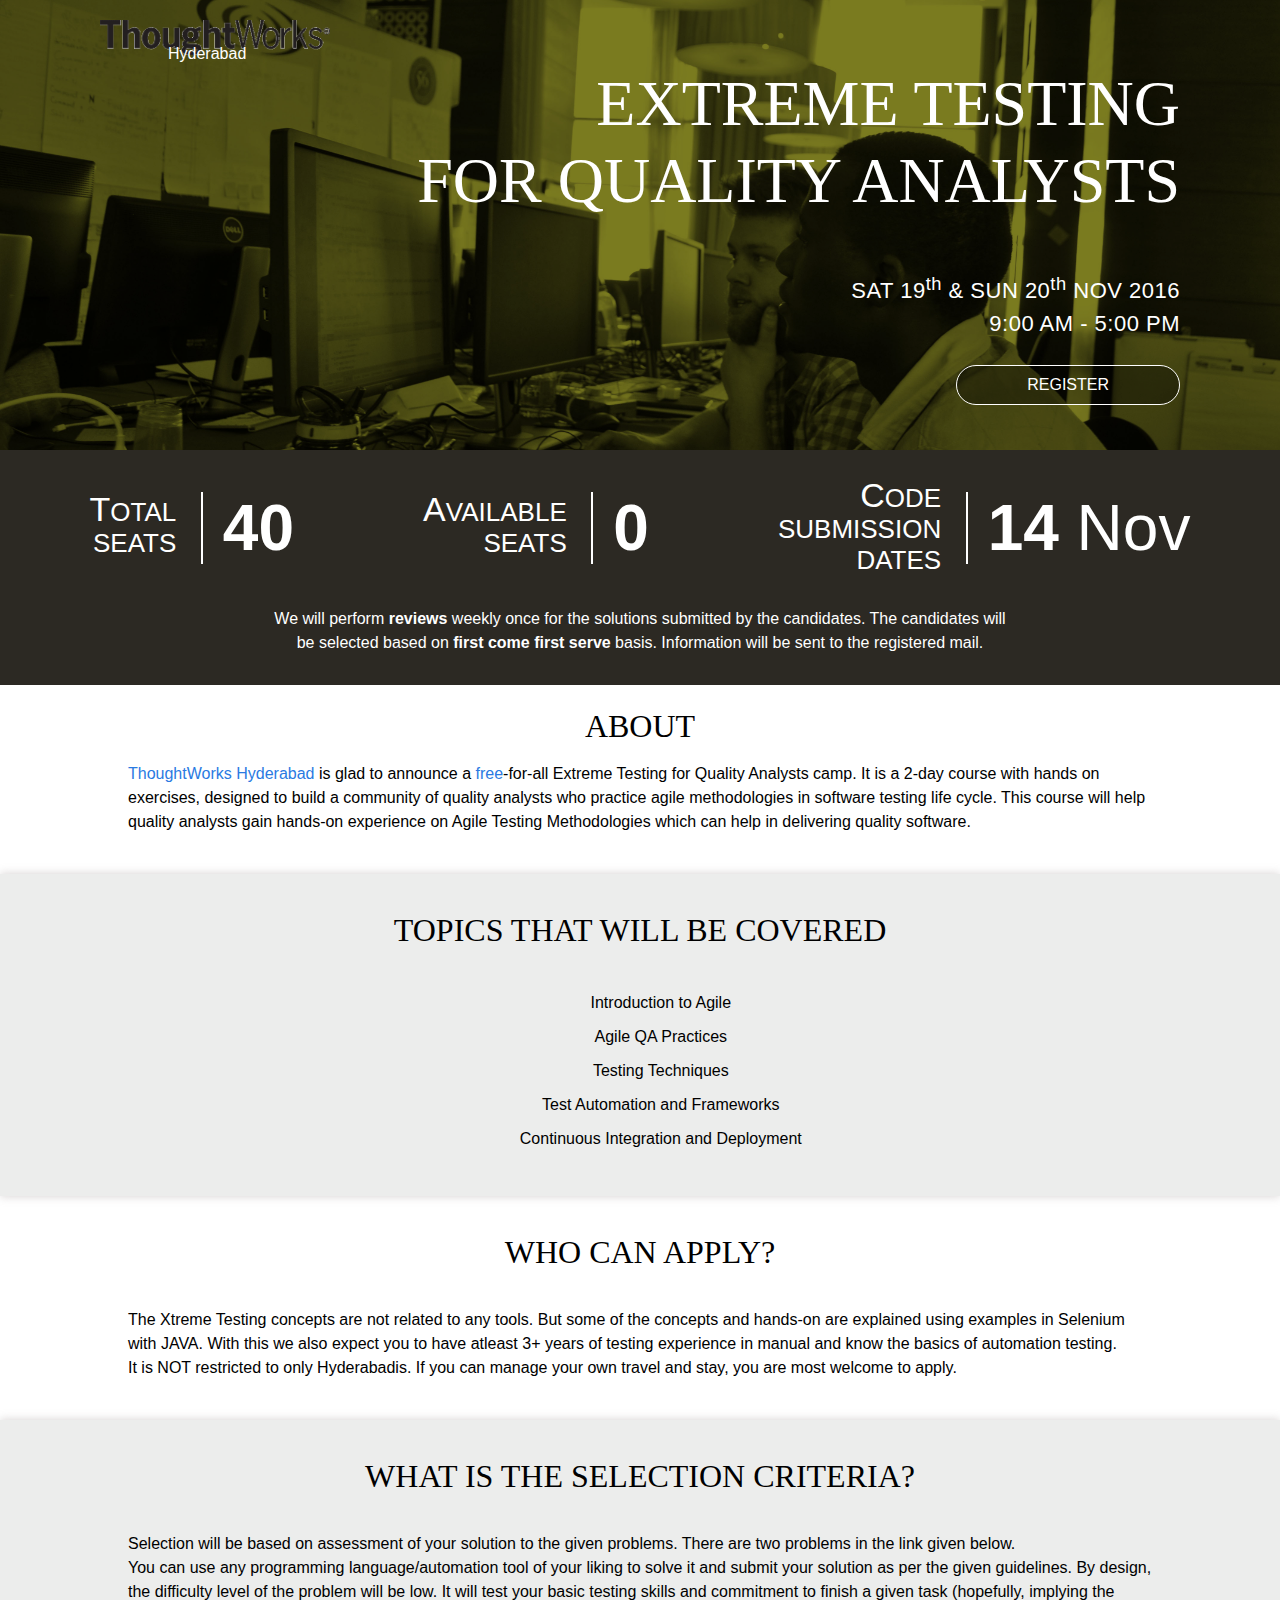
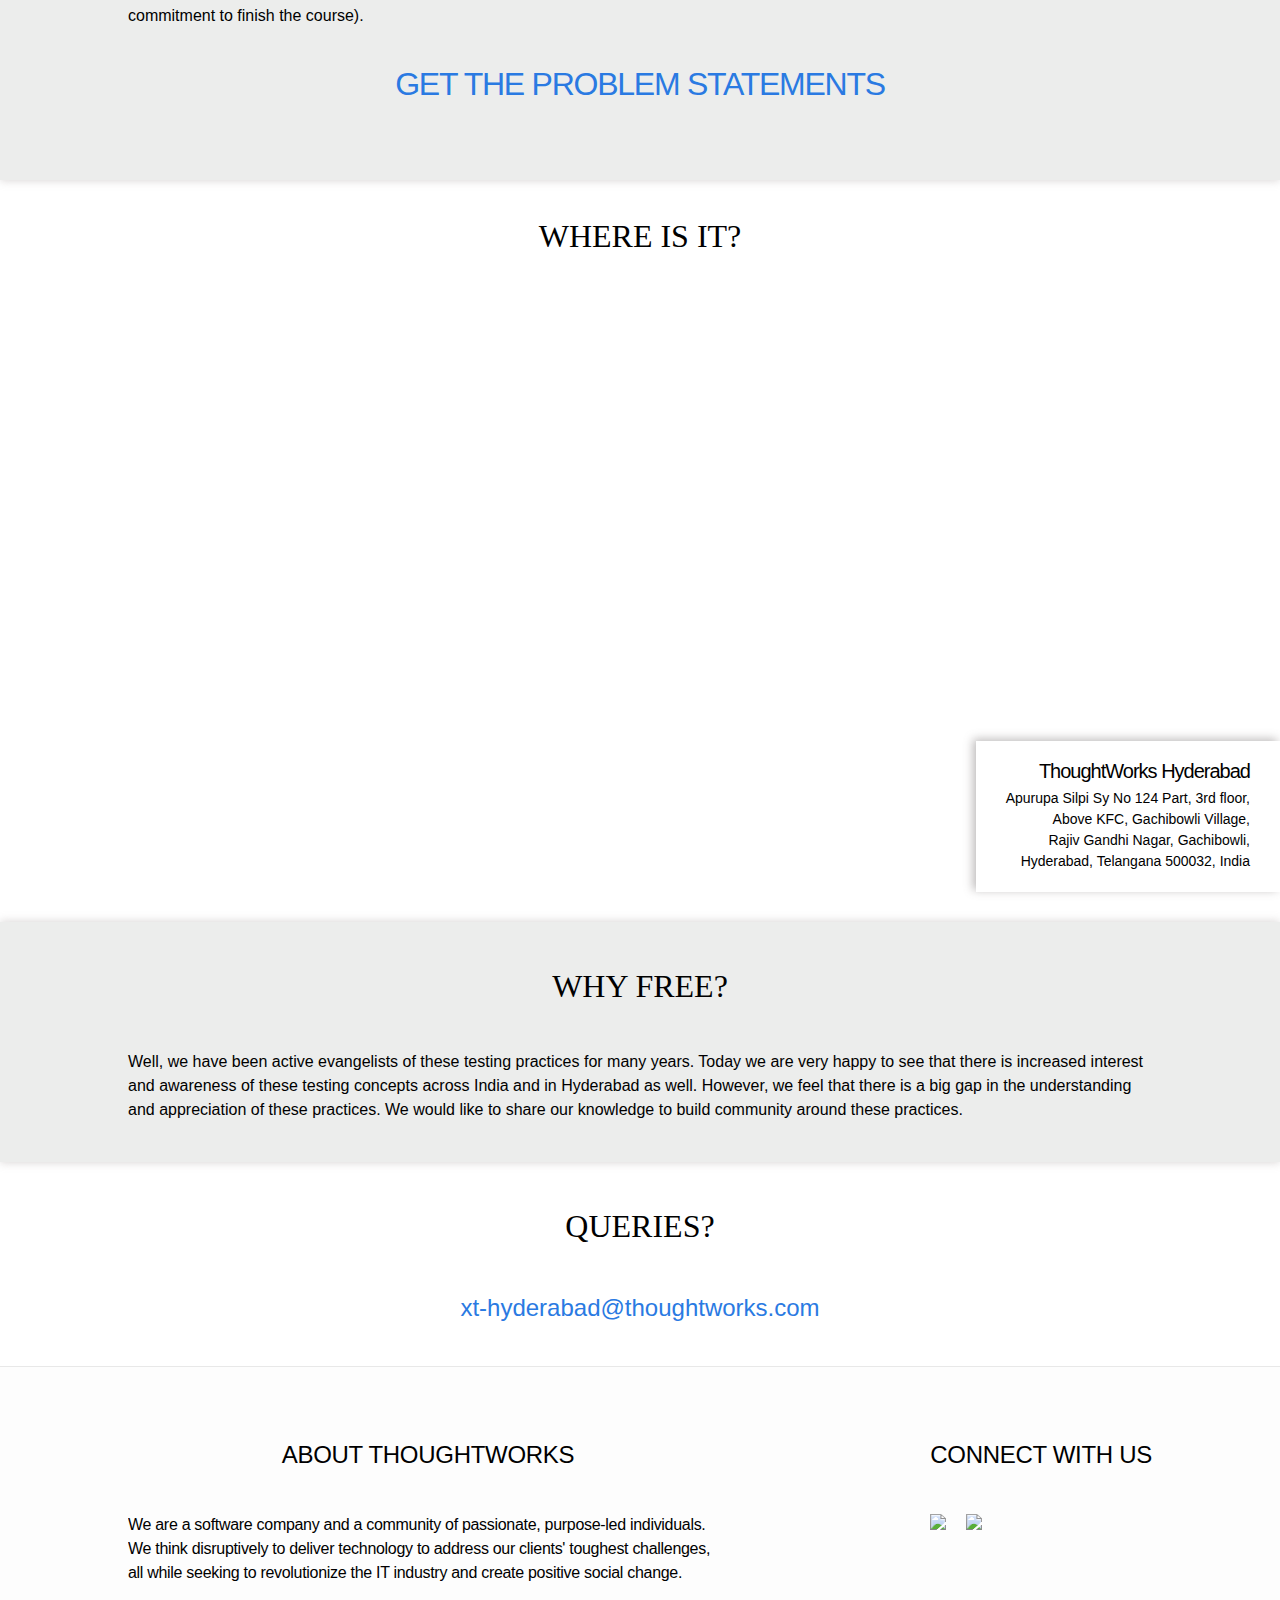
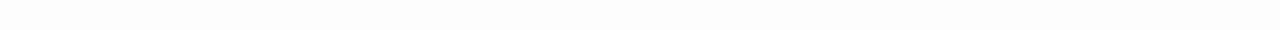
==== commit 94ff25eb: "[Lipika]Closed Registrations" ====
--- a/index.html
+++ b/index.html
@@ -39,7 +39,7 @@
 								9:00 am - 5:00 pm
 							</p>
 							<div class="register">
-								<a title="Register for Extreme Testing" target="_blank" href="https://goo.gl/forms/AA1uxJLRdI513I0x1"> Register </a>
+								<a title="Register for Extreme Testing" target="_blank" href="https://twhyderabad.github.io/xtremetesting/#"> Register </a>
 								<!-- <a title="Register for Agile Developer Bootcamp" target="_blank"> Registrations Closed</a> -->
 							</div>
 						</div>
@@ -53,7 +53,7 @@
 							</div>
 							<div class = "item">
 								<span class="field">Available<br>Seats</span>
-								<span class="field-info">5</span>
+								<span class="field-info">0</span>
 							</div>
 							<div class = "item item--last">
 								<span class="field">Code<br>Submission<br>Dates</span>
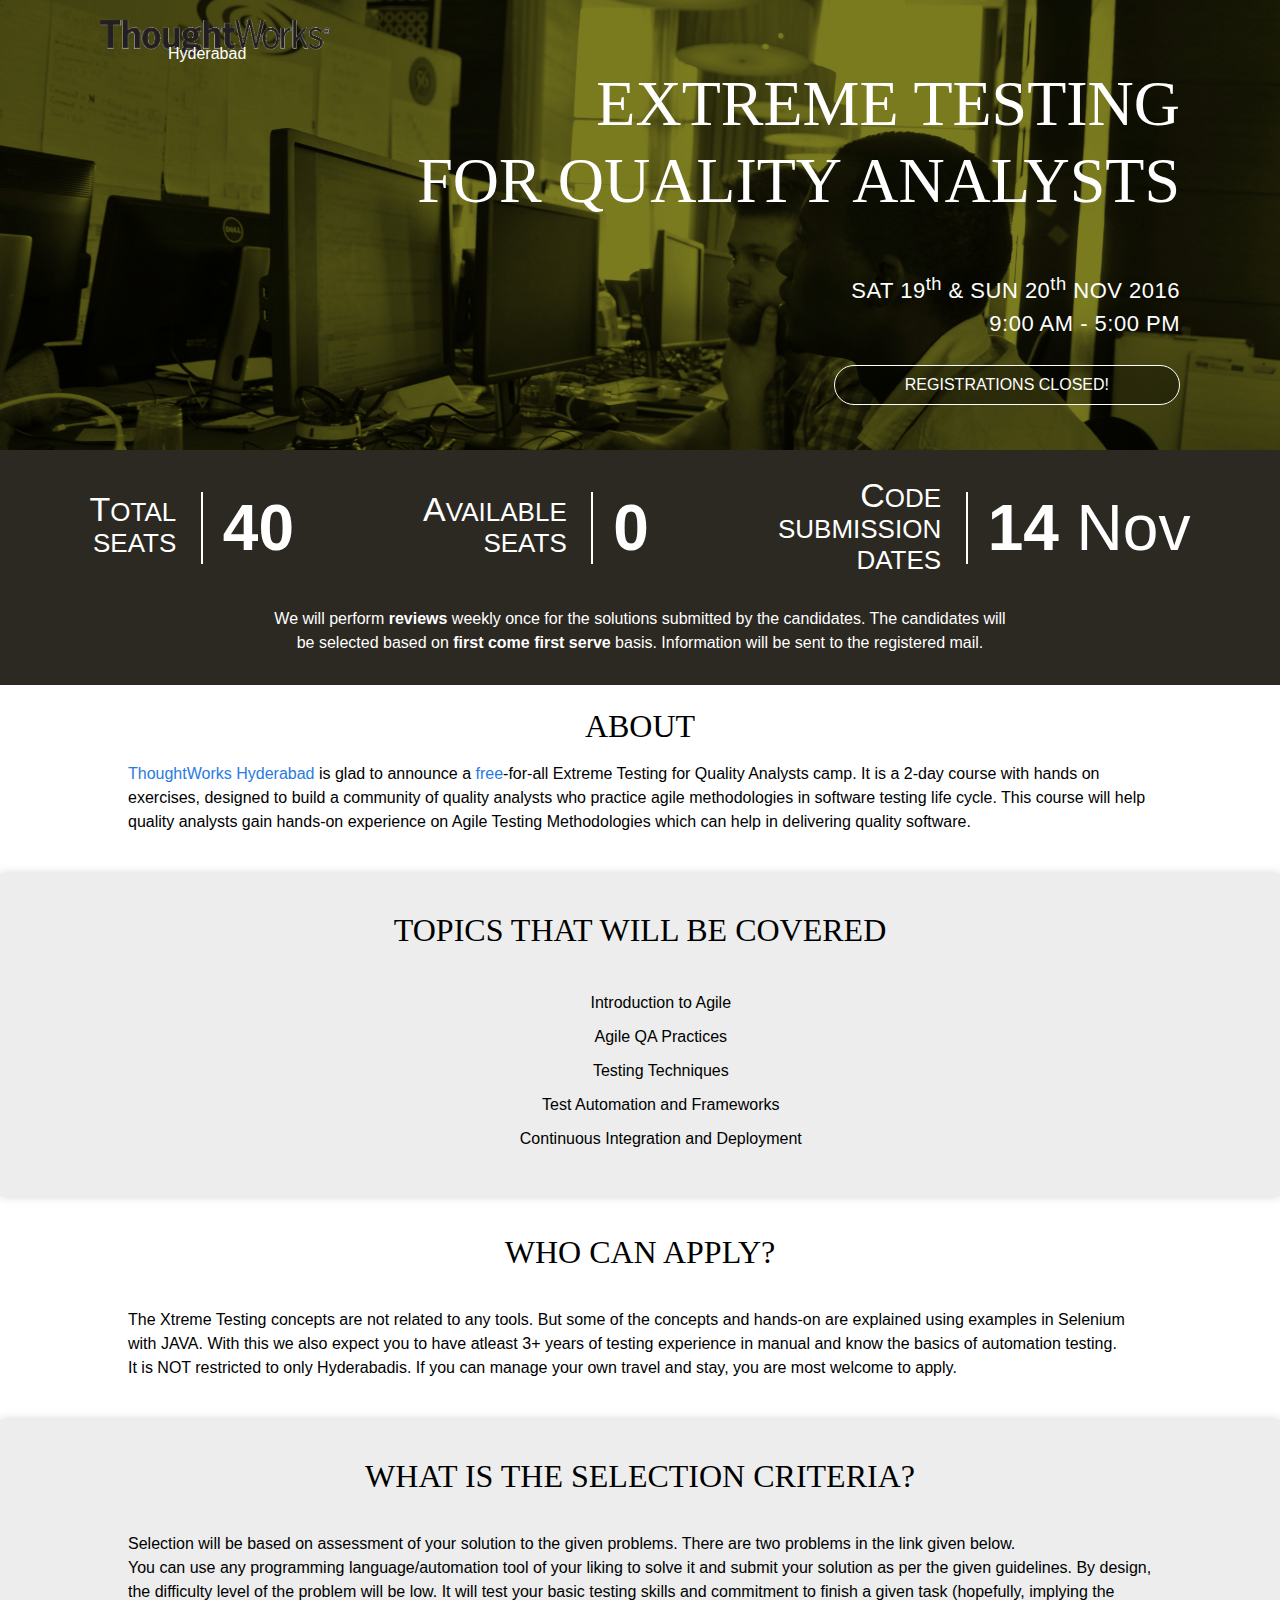
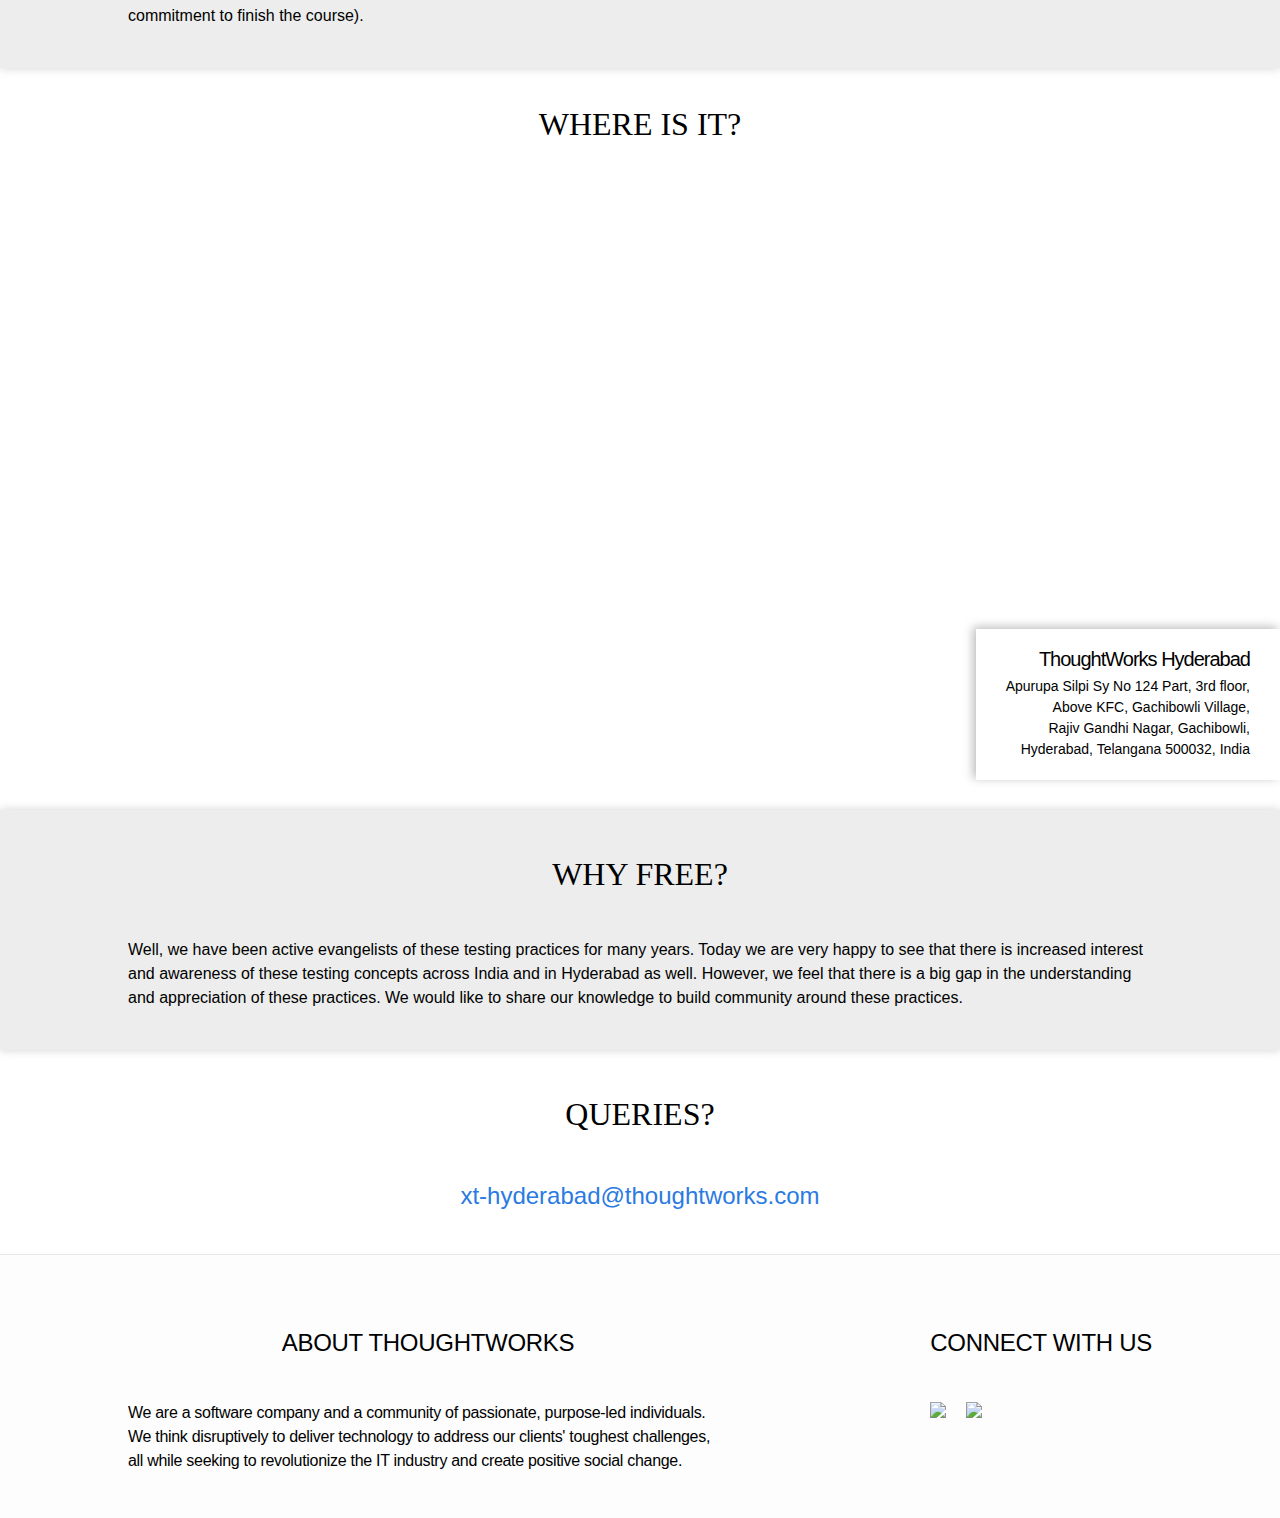
==== commit d1eb8d3e: "Update index.html" ====
--- a/index.html
+++ b/index.html
@@ -39,7 +39,7 @@
 								9:00 am - 5:00 pm
 							</p>
 							<div class="register">
-								<a title="Register for Extreme Testing" target="_blank" href="https://twhyderabad.github.io/xtremetesting/#"> Register </a>
+								<a title="Register for Extreme Testing" target="_blank" href="https://twhyderabad.github.io/xtremetesting/#"> Registrations Closed! </a>
 								<!-- <a title="Register for Agile Developer Bootcamp" target="_blank"> Registrations Closed</a> -->
 							</div>
 						</div>
@@ -100,7 +100,7 @@
 						<h1 id="what-is-the-selection-criteria">What is the selection Criteria?</h1>
 						<p>Selection will be based on assessment of your solution to the given problems. There are two problems in the link given below.</p>
 						<p>You can use any programming language/automation tool of your liking to solve it and submit your solution as per the given guidelines. By design, the difficulty level of the problem will be low. It will test your basic testing skills and commitment to finish a given task (hopefully, implying the commitment to finish the course).</p>
-						<h2><a class="problem-statement-selection-criteria" href="http://twhyderabad.github.io/xtremetesting/questions.html">Get The Problem Statements</a><h2>
+<!-- 						<h2><a class="problem-statement-selection-criteria" href="https://twhyderabad.github.io/xtremetesting/#">Get The Problem Statements</a><h2> -->
 				</div>
 
 					<div class="event-location">
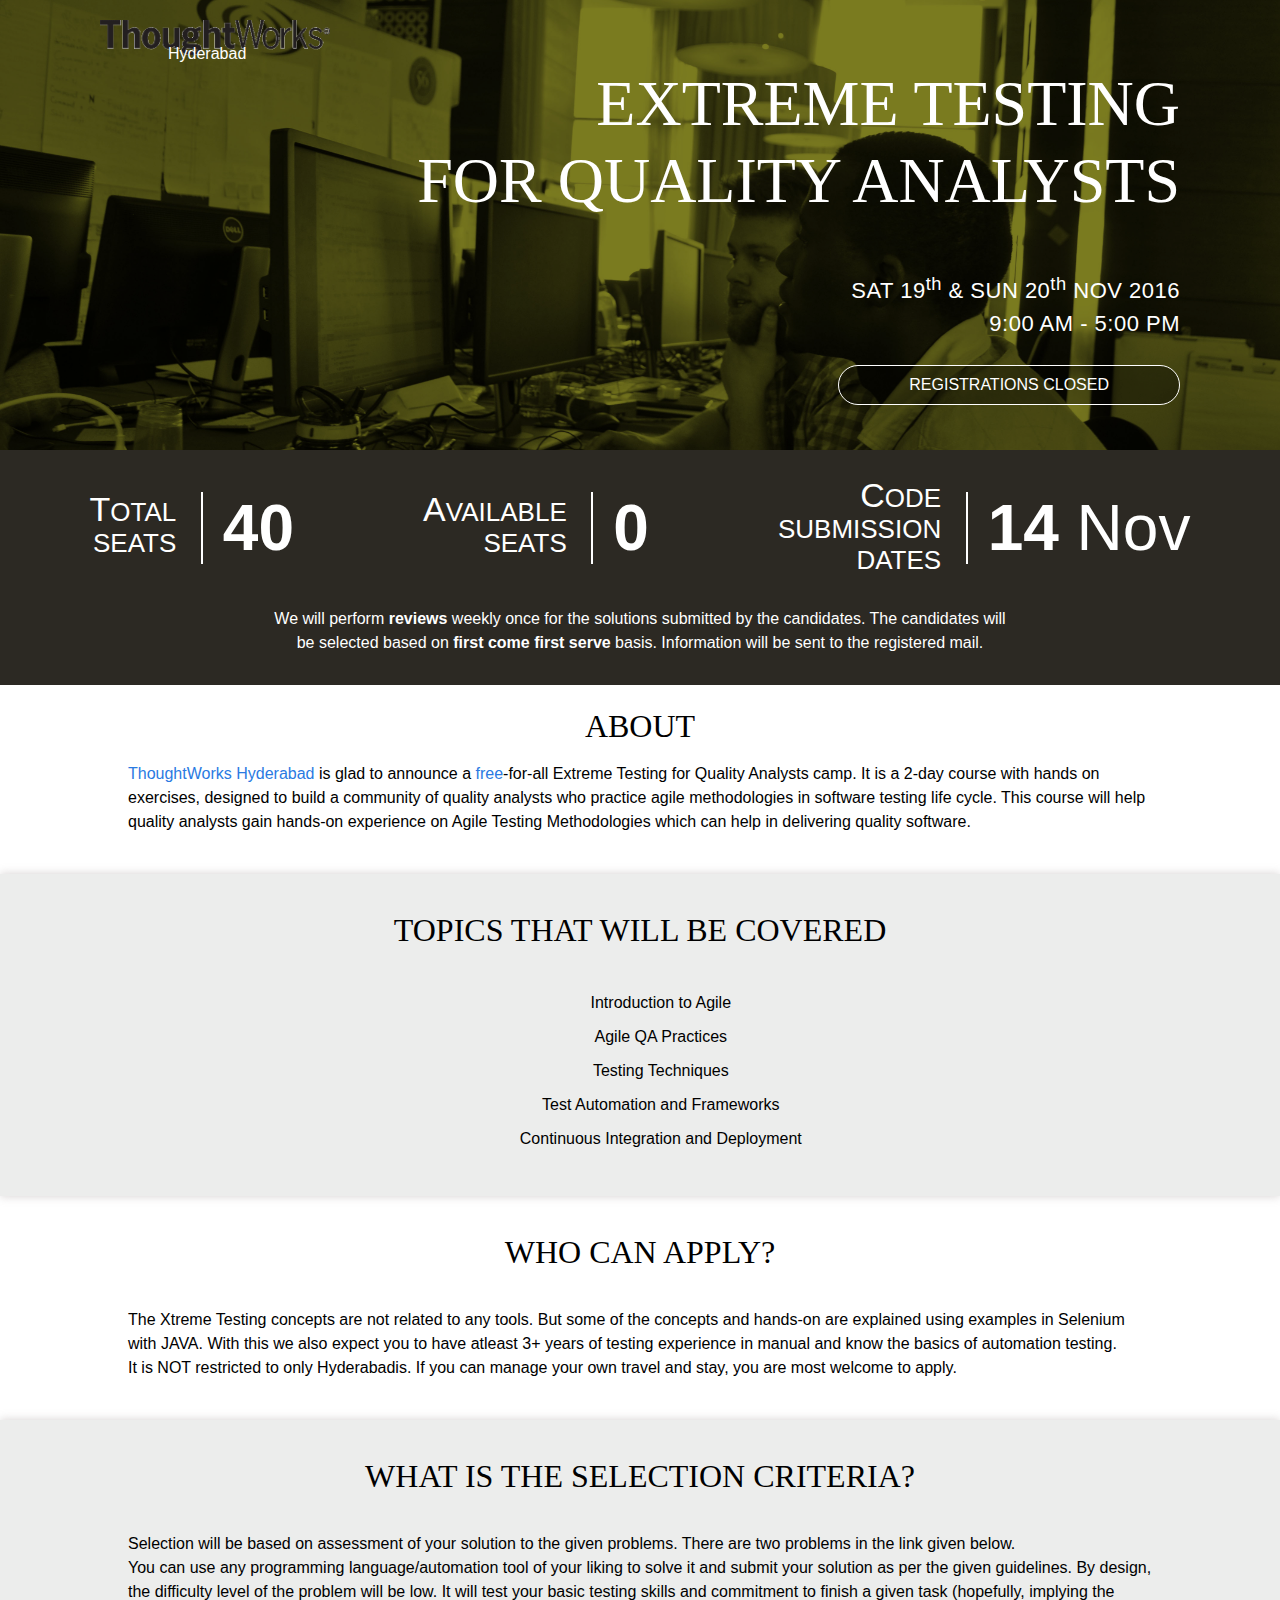
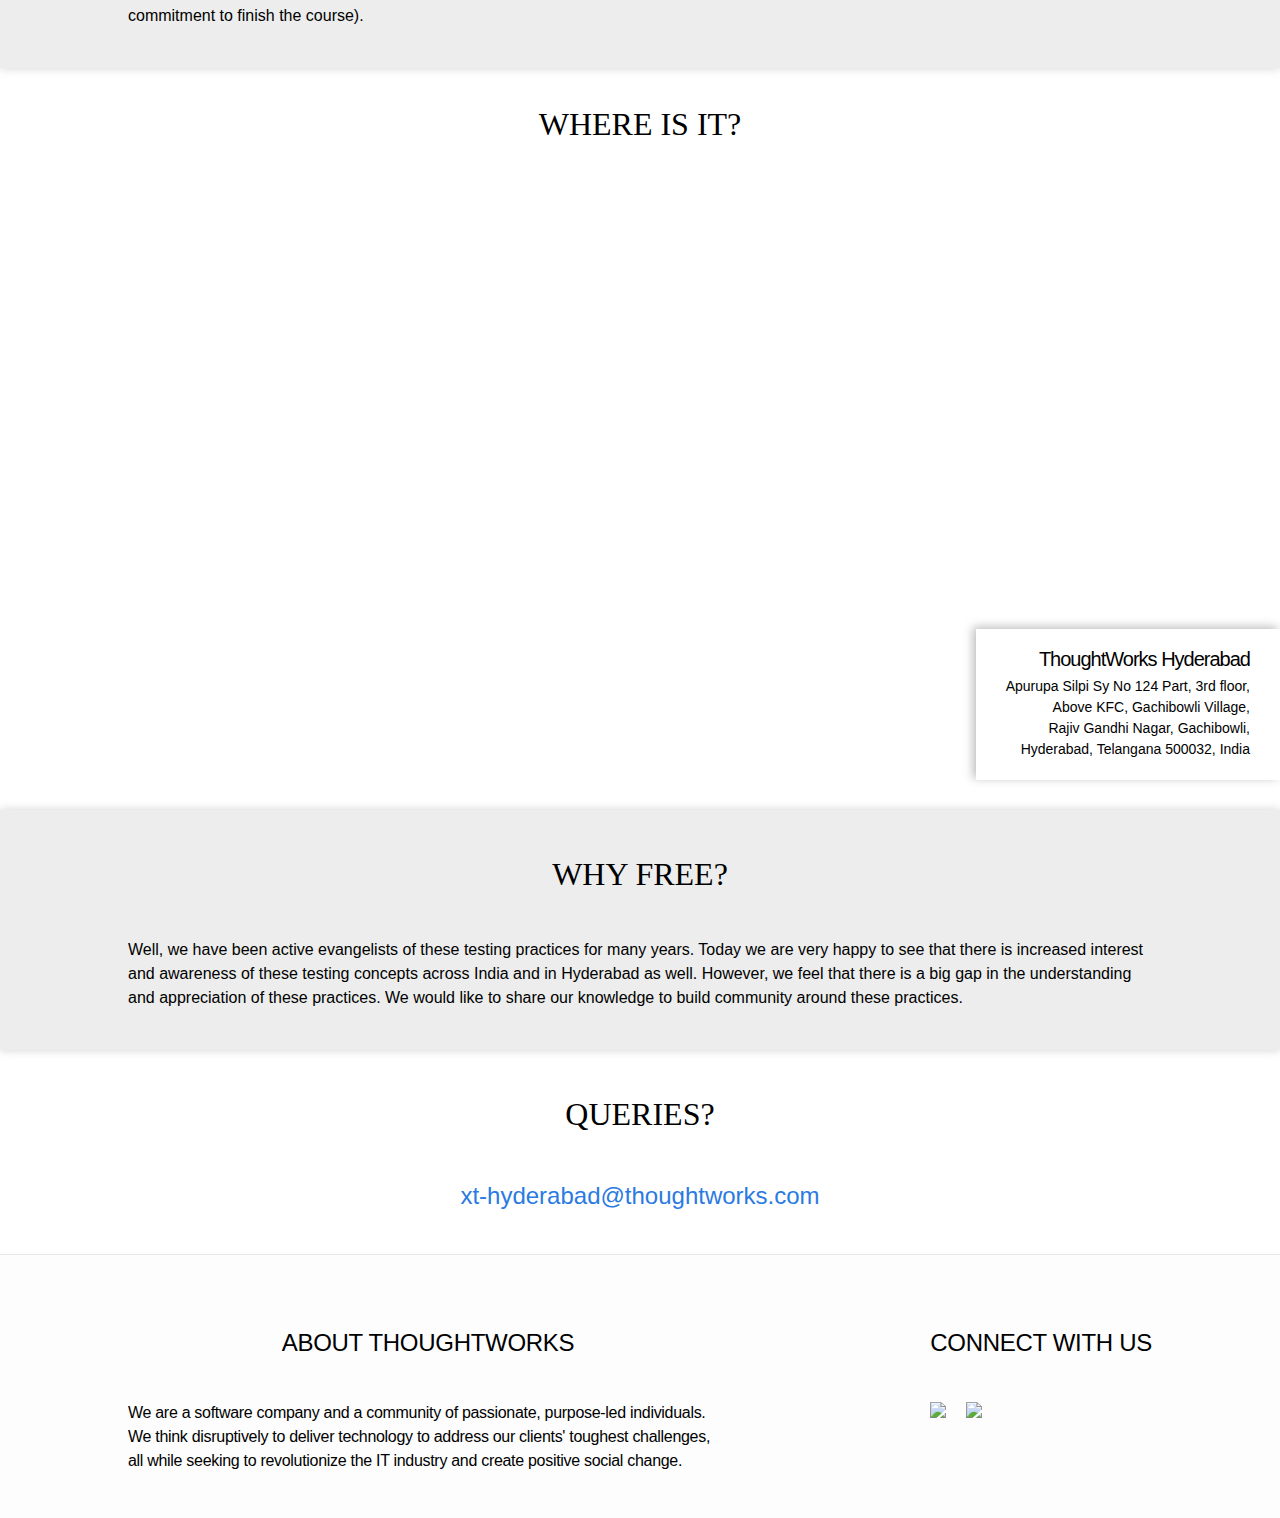
==== commit 3426256e: "Update index.html" ====
--- a/index.html
+++ b/index.html
@@ -39,7 +39,7 @@
 								9:00 am - 5:00 pm
 							</p>
 							<div class="register">
-								<a title="Register for Extreme Testing" target="_blank" href="https://twhyderabad.github.io/xtremetesting/#"> Registrations Closed! </a>
+								<a title="Register for Extreme Testing" target="_self" href="https://twhyderabad.github.io/xtremetesting/#"> Registrations Closed </a>
 								<!-- <a title="Register for Agile Developer Bootcamp" target="_blank"> Registrations Closed</a> -->
 							</div>
 						</div>
